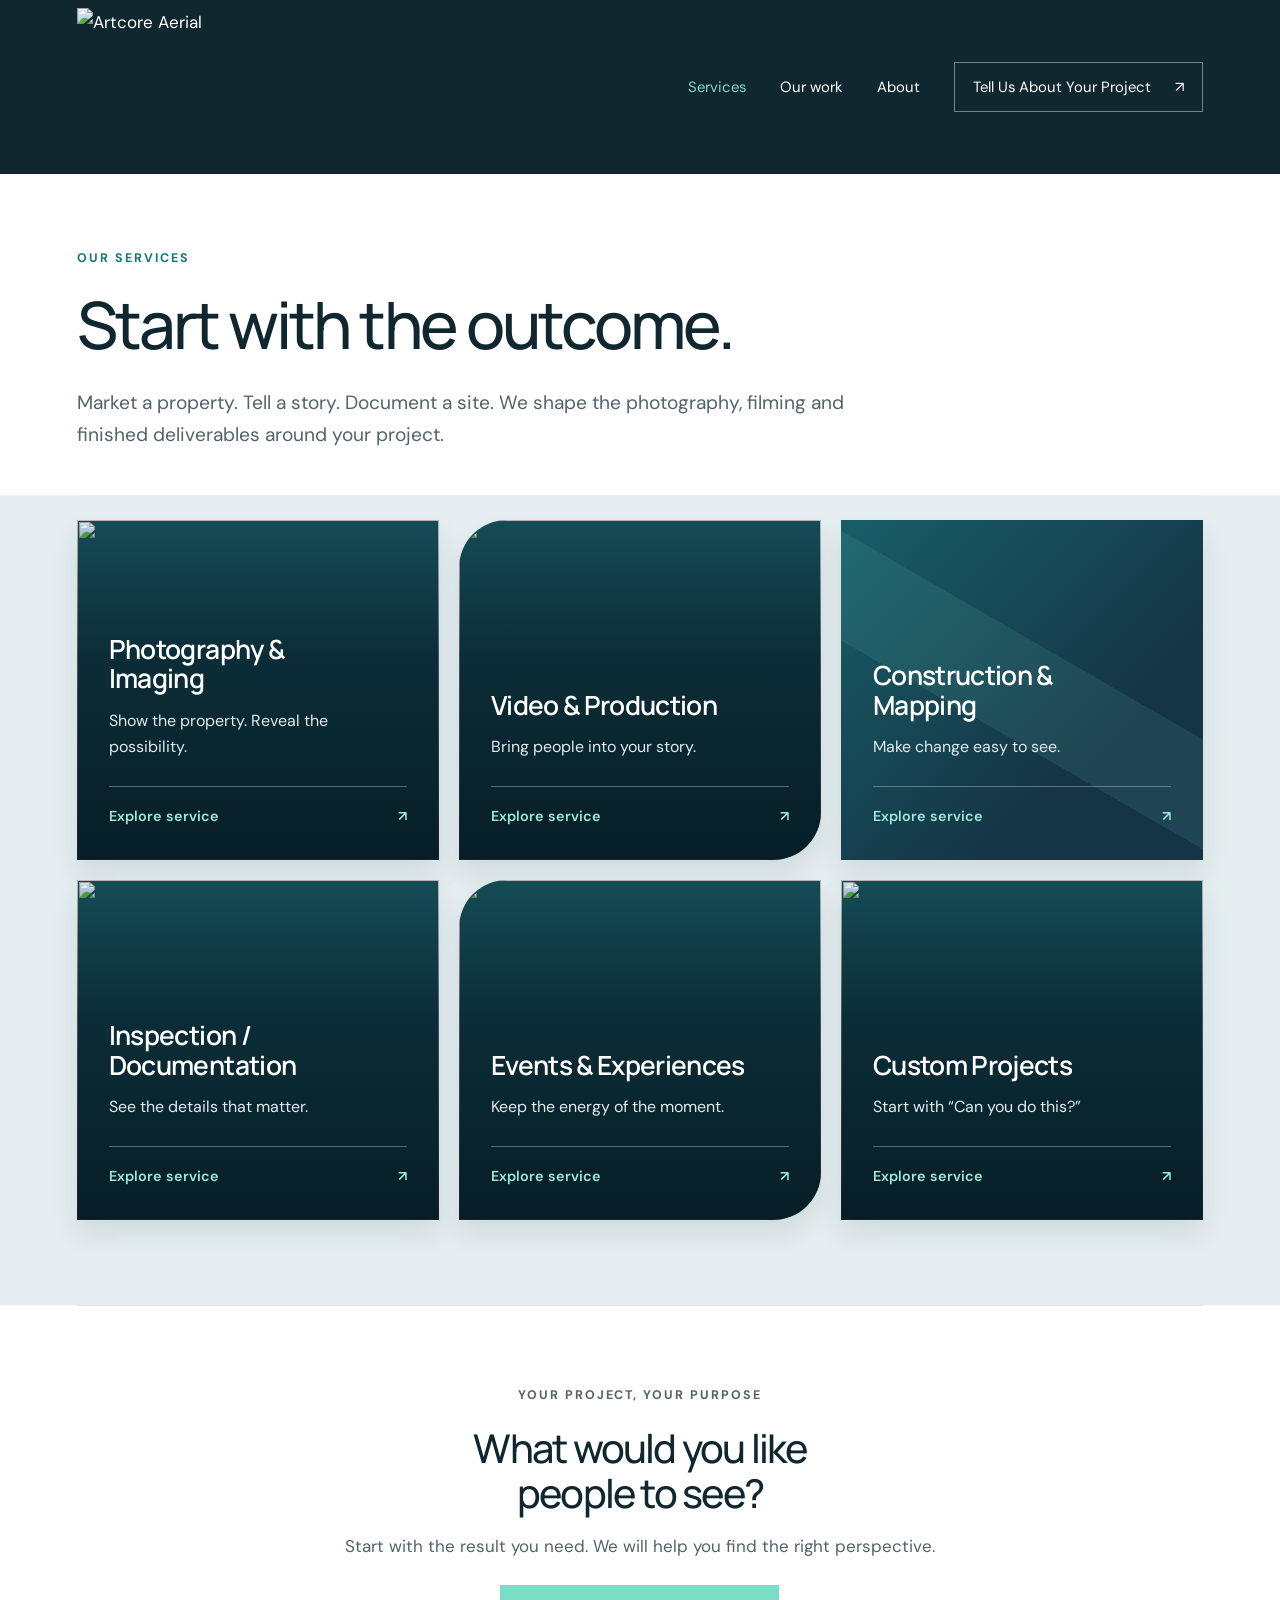
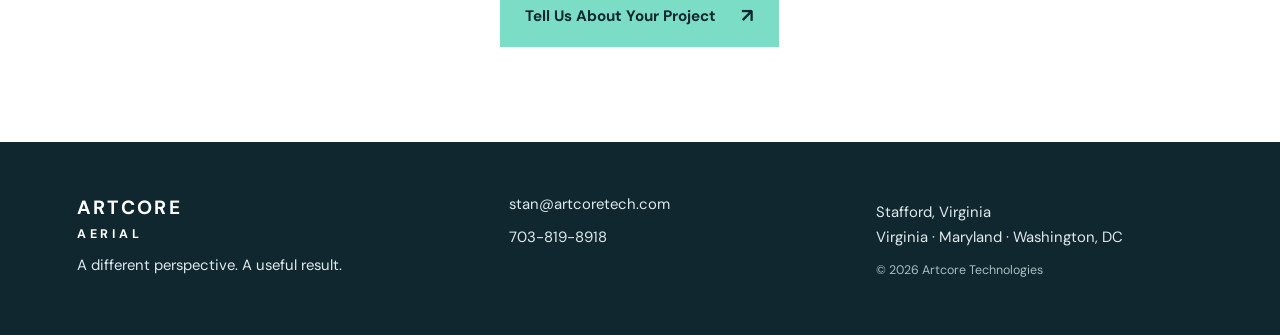
==== index.html @ 66be8667 "Add files via upload" ====
<!doctype html><html lang="en"><head><meta charset="utf-8"><meta name="viewport" content="width=device-width,initial-scale=1"><title>Services | Artcore Aerial</title><meta name="description" content="Photography, cinematic video, Immersive Tours and project documentation. Stafford, Virginia, serving Virginia, Maryland and Washington, DC."><meta name="theme-color" content="#10272f"><link rel="icon" href="/assets/logo.png"><link rel="stylesheet" href="/style.css"><script defer src="/site.js"></script></head><body><a class="skip" href="#main">Skip to content</a><header><a class="brand" href="/" aria-label="Artcore Aerial home"><img src="/assets/logo.png" alt="Artcore Aerial" width="300" height="249"></a><nav aria-label="Main navigation"><a aria-current="page" href="/services/">Services</a><a  href="/work/">Our work</a><a  href="/about/">About</a><a class="nav-cta" href="/contact/">Tell Us About Your Project <span aria-hidden="true">↗</span></a></nav></header><main id="main"><section class="page-intro wrap"><p class="eyebrow">OUR SERVICES</p><h1>Start with the outcome.</h1><p class="lede">Market a property. Tell a story. Document a site. We shape the photography, filming and finished deliverables around your project.</p></section><section class="wrap section compact"><div class="services-grid"><a class="service-card service-photography" href="/services/photography/"><img class="service-image" src="/assets/waterfront-autumn.jpg" alt="" loading="lazy" decoding="async"><div class="service-copy"><h3>Photography & Imaging</h3><p>Show the property. Reveal the possibility.</p><span class="card-link">Explore service <span aria-hidden="true">↗</span></span></div></a><a class="service-card service-video" href="/services/video/"><img class="service-image" src="/assets/live-music.jpg" alt="" loading="lazy" decoding="async"><div class="service-copy"><h3>Video & Production</h3><p>Bring people into your story.</p><span class="card-link">Explore service <span aria-hidden="true">↗</span></span></div></a><a class="service-card service-construction" href="/services/construction/"><div class="service-copy"><h3>Construction & Mapping</h3><p>Make change easy to see.</p><span class="card-link">Explore service <span aria-hidden="true">↗</span></span></div></a><a class="service-card service-inspection" href="/services/inspection/"><img class="service-image" src="/assets/residential-roof-oblique.jpg" alt="" loading="lazy" decoding="async"><div class="service-copy"><h3>Inspection / Documentation</h3><p>See the details that matter.</p><span class="card-link">Explore service <span aria-hidden="true">↗</span></span></div></a><a class="service-card service-events" href="/services/events/"><img class="service-image" src="/assets/golf-action.jpg" alt="" loading="lazy" decoding="async"><div class="service-copy"><h3>Events & Experiences</h3><p>Keep the energy of the moment.</p><span class="card-link">Explore service <span aria-hidden="true">↗</span></span></div></a><a class="service-card service-custom" href="/services/custom/"><img class="service-image" src="/assets/landscape.jpg" alt="" loading="lazy" decoding="async"><div class="service-copy"><h3>Custom Projects</h3><p>Start with “Can you do this?”</p><span class="card-link">Explore service <span aria-hidden="true">↗</span></span></div></a></div></section><section class="project-end wrap"><p class="eyebrow">YOUR PROJECT, YOUR PURPOSE</p><h2>What would you like<br>people to see?</h2><p>Start with the result you need. We will help you find the right perspective.</p><a class="button" href="/contact/">Tell Us About Your Project<span aria-hidden="true">↗</span></a></section></main><footer><div><strong>ARTCORE <span>AERIAL</span></strong><p>A different perspective. A useful result.</p></div><div><a href="mailto:stan@artcoretech.com">stan@artcoretech.com</a><a href="tel:+17038198918">703-819-8918</a></div><div><p>Stafford, Virginia<br>Virginia · Maryland · Washington, DC</p><small>© 2026 Artcore Technologies</small></div></footer><dialog id="lightbox" aria-labelledby="image-caption"><button class="close" aria-label="Close image">Close ×</button><img id="large-image" alt="Expanded portfolio photograph"><p id="image-caption"></p></dialog></body></html>
---- style.css ----
@import url('https://fonts.googleapis.com/css2?family=DM+Sans:wght@400;500;600;700&family=Manrope:wght@400;500;600;700;800&display=swap');
:root{--ink:#10272f;--teal:#16796e;--mint:#7bddc5;--paper:#fff;--muted:#53636a;--line:#d8e2e4}*{box-sizing:border-box}html{scroll-behavior:smooth;scroll-padding-top:110px}body{margin:0;background:var(--paper);color:var(--ink);font:17px/1.65 'DM Sans',Arial,sans-serif}h1,h2,h3,p{margin:0}h1,h2,h3{font-family:Manrope,Arial,sans-serif;line-height:1.13;letter-spacing:-.045em}h1{font-size:clamp(2.8rem,5.1vw,5rem);font-weight:500}h2{font-size:clamp(2rem,3.1vw,3.25rem);font-weight:500}h3{font-size:1.35rem;font-weight:600;letter-spacing:-.025em}p{margin-top:1rem}a{color:inherit;text-decoration:none}button{font:inherit}img{max-width:100%;display:block}a,button{touch-action:manipulation}a:focus-visible,button:focus-visible{outline:3px solid #d58913;outline-offset:5px}.wrap{width:min(1280px,88%);margin-inline:auto}.eyebrow{font-size:.78rem;letter-spacing:.16em;font-weight:700;margin:0 0 1.3rem;line-height:1.5;color:var(--teal)}header{height:100px;padding:8px 6%;display:flex;justify-content:space-between;align-items:center;background:var(--ink);color:white}header .brand img{object-fit:contain;width:88px;height:78px}nav{display:flex;align-items:center;gap:34px;font-size:.93rem}nav a:hover,nav a[aria-current]{color:var(--mint)}nav .nav-cta{border:1px solid #67878b;padding:12px 18px}.nav-cta span{padding-left:20px}.button{display:inline-flex;gap:25px;align-items:center;background:var(--mint);color:var(--ink);padding:17px 25px;font-weight:700;font-size:.95rem;line-height:1.5}.button:hover{background:#a7edda}.button span{font-size:1.2rem}.text-link{display:inline-block;font-weight:600;font-size:.95rem;border-bottom:1px solid currentColor;padding-bottom:4px}.text-link:hover{color:var(--teal)}.hero{position:relative;min-height:735px;color:white;display:flex;align-items:center;padding:64px 0 90px}.hero-photo,.hero-shade{position:absolute;inset:0;width:100%;height:100%;object-fit:cover}.hero-photo{object-position:center}.hero-shade{background:linear-gradient(90deg,rgba(5,22,30,.87),rgba(5,22,30,.54) 48%,rgba(5,22,30,.1))}.hero-content{position:relative}.hero .eyebrow{color:var(--mint)}em{font-style:normal;color:var(--mint)}.hero-content p:not(.eyebrow){max-width:525px;font-size:1.12rem;line-height:1.65;margin:24px 0 28px;color:#f1f5f5}.hero-work{display:inline-block;margin-left:26px;font-size:.95rem}.hero-caption{position:absolute;bottom:24px;right:6%;font-size:.7rem;letter-spacing:.13em}.hero-caption span{margin-left:20px;letter-spacing:0;font-size:.8rem}.position{padding:90px 0;display:grid;grid-template-columns:1fr 1.1fr;gap:0 90px;border-bottom:1px solid var(--line)}.position>.eyebrow{grid-column:1/-1}.position>p:last-child{margin:0;font-size:1.2rem;color:var(--muted)}.section{padding:85px 0}.section-heading{display:flex;justify-content:space-between;align-items:end;gap:32px;margin-bottom:40px}.section-heading .text-link{flex-shrink:0}.services-grid{display:grid;grid-template-columns:repeat(3,1fr);border-top:1px solid var(--line);border-left:1px solid var(--line)}.service-card{padding:30px;min-height:280px;border-right:1px solid var(--line);border-bottom:1px solid var(--line);display:flex;flex-direction:column}.service-card:hover{background:#edf6f4}.number{color:var(--teal);font-size:.85rem;margin-bottom:30px}.service-card p{color:var(--muted);font-size:1rem;margin:12px 0 25px}.card-link{font-size:.85rem;font-weight:600;margin-top:auto;display:flex;justify-content:space-between}.immersive{background:var(--ink);color:white;padding:90px 0}.feature-grid{display:grid;grid-template-columns:.85fr 1.15fr;gap:75px;align-items:center}.feature-grid>img{width:100%;height:460px;object-fit:cover}.immersive .eyebrow{color:var(--mint)}.immersive p{color:#d0dfe1}.immersive .text-link{margin-top:28px}.film-frame{background:#081a21;aspect-ratio:16/9;width:100%;position:relative}.film iframe{border:0;width:100%;height:100%;position:absolute;inset:0}.film h3{margin-top:20px}.film .text-link{margin-top:14px}.film p,figcaption p{color:var(--muted);font-size:1rem}.immersive .film p{color:#d0dfe1}.gallery{display:grid;gap:28px}.three{grid-template-columns:repeat(3,1fr)}.two{grid-template-columns:repeat(2,1fr)}figure{margin:0;min-width:0}.photo{border:0;background:#dce5e7;padding:0;position:relative;display:block;width:100%;cursor:zoom-in;overflow:hidden}.photo img{width:100%;height:330px;object-fit:cover;transition:transform .3s}.photo:hover img{transform:scale(1.035)}.expand{position:absolute;bottom:12px;right:12px;display:grid;place-items:center;background:white;color:var(--ink);width:36px;height:36px;font-size:22px}figcaption{padding-top:20px}.progress-band{background:#edf3f4;padding:80px 0}.progress-grid{display:grid;grid-template-columns:1fr 1fr;gap:70px}.progress-grid p{color:var(--muted)}.progress-grid .text-link{margin-top:24px}.progress-notes article+article{border-top:1px solid #becfd2;padding-top:28px;margin-top:28px}.status{display:inline-block;font-size:.75rem;letter-spacing:.09em;font-weight:700;color:#21695f;padding:6px 10px;background:#d4e9e3;margin-bottom:16px}.about-strip{padding:85px 0;display:grid;grid-template-columns:1fr 1fr;gap:0 90px}.about-strip>.eyebrow{grid-column:1/-1}.about-strip p{margin:0 0 20px;color:var(--muted)}.project-end{border-top:1px solid var(--line);padding:80px 0 95px;text-align:center}.project-end p{color:var(--muted)}.project-end .button{margin-top:25px}footer{background:var(--ink);color:#deeaec;padding:50px 6%;display:grid;grid-template-columns:1.2fr 1fr 1fr;gap:40px;font-size:.93rem}footer p{margin:8px 0}footer a{display:block;margin-bottom:8px}footer strong{font-size:1.2rem;letter-spacing:.12em;color:white}footer strong span{font-size:.78rem;display:block;letter-spacing:.3em}footer small{color:#a8bfc3}.page-intro{padding:75px 0 45px}.page-intro h1{max-width:1000px}.lede{font-size:1.2rem;color:var(--muted);max-width:820px;margin-top:25px}.compact{padding-top:25px}.capability{border-top:1px solid var(--line);border-bottom:1px solid var(--line);margin-bottom:35px}.capability ul{padding:20px 0;display:flex;list-style:none;gap:30px;justify-content:space-between;margin:0;font-size:.95rem;color:var(--teal);font-weight:600}.films{margin-top:45px}.voice{background:#edf3f4;padding:40px;margin-top:50px}.voice .text-link{margin-top:24px}.note{font-size:.9rem;color:var(--muted);margin-top:25px}.pending{padding:35px;background:#edf3f4}.pending h2{font-size:2.1rem}.map-placeholder{border:2px dashed #9dbab6;background:#f6faf9}.custom-content{max-width:800px}.custom-content .button{margin-top:20px}.work-group{border-bottom:1px solid var(--line);margin-bottom:30px}.contact-grid{display:grid;grid-template-columns:1.1fr 1fr;gap:70px;padding-bottom:110px}.contact-links>a{display:block;font-size:clamp(1.2rem,2.3vw,2rem);font-weight:600;margin:18px 0;overflow-wrap:anywhere}.contact-grid aside{padding:30px;background:#edf3f4}.contact-grid aside h2{font-size:1.8rem}.contact-links p{color:var(--muted)}li+li{margin-top:8px}dialog{max-width:95vw;max-height:94vh;border:0;padding:48px 16px 10px;background:var(--ink);color:white}dialog::backdrop{background:#061118e8}dialog img{max-height:76vh;max-width:90vw;object-fit:contain;margin:auto}dialog p{text-align:center;margin:8px 0}.close{position:absolute;top:7px;right:12px;border:1px solid #8babb0;color:white;background:transparent;cursor:pointer;padding:4px 12px}.skip{position:absolute;left:10px;top:-100px;z-index:10;background:white;padding:15px}.skip:focus{top:10px}@media(max-width:900px){.wrap{width:88%}.hero{min-height:650px}.feature-grid{gap:35px}.services-grid{grid-template-columns:repeat(2,1fr)}.three{grid-template-columns:repeat(2,1fr)}.three figure:last-child{grid-column:1/-1}.three figure:last-child img{height:340px}.position,.about-strip{gap:25px}.progress-grid{gap:35px}header{height:auto;min-height:100px}nav{gap:20px}.nav-cta{max-width:190px}.nav-cta span{display:none}.photo img{height:300px}}@media(max-width:640px){header{padding:10px 6%;align-items:center;gap:20px}.brand img{width:70px!important;height:60px!important}nav{flex-wrap:wrap;gap:10px 20px;justify-content:flex-end;font-size:.85rem}nav .nav-cta{padding:6px 9px;max-width:none;font-size:.8rem}.hero{min-height:700px;padding-top:55px}.hero h1{font-size:clamp(2.6rem,10vw,4rem)}.hero-content p:not(.eyebrow){font-size:1rem}.hero-work{display:block;margin:22px 0 0}.hero-caption{left:6%;right:auto}.hero-caption span{display:block;margin:5px 0 0}.hero-shade{background:linear-gradient(90deg,#071a25dd,#071a2570)}.position,.feature-grid,.progress-grid,.about-strip,.contact-grid{grid-template-columns:1fr;gap:30px}.position,.section,.immersive,.progress-band,.about-strip{padding-block:55px}.services-grid{grid-template-columns:1fr}.service-card{min-height:230px;padding:25px}.number{margin-bottom:20px}.gallery{grid-template-columns:1fr;gap:35px}.three figure:last-child{grid-column:auto}.three figure:last-child img,.photo img{height:310px}.section-heading{display:block}.section-heading>.text-link{margin-top:24px}.page-intro{padding-top:50px}.capability ul{display:block;padding:20px}.capability li+li{margin-top:12px}.compact{padding-top:15px}.feature-grid>img{height:310px}.pending,.voice{padding:25px}.progress-grid{gap:25px}.project-end{padding-block:55px}.contact-grid{padding-bottom:60px}footer{grid-template-columns:1fr;gap:25px}.films{margin-top:30px}.eyebrow{font-size:.75rem}.button{padding:16px 20px}}@media(prefers-reduced-motion:reduce){html{scroll-behavior:auto}.photo img{transition:none}}
/* Photography-led service panels and a dark portfolio canvas. */
.section:has(>.services-grid),#services{background:#e4eef0;box-shadow:0 0 0 100vmax #e4eef0;clip-path:inset(0 -100vmax)}
.services-grid{gap:20px;border:0;grid-template-columns:repeat(3,minmax(0,1fr))}
.service-card{position:relative;isolation:isolate;overflow:hidden;border:0;min-height:340px;padding:0;background:#164f59;color:#fff;box-shadow:0 14px 25px #10272f18}
.service-card:nth-child(2),.service-card:nth-child(5){border-radius:48px 0 48px 0}
.service-card:hover{background:#164f59}
.service-image{position:absolute;inset:0;width:100%;height:100%;object-fit:cover;z-index:-2;transition:transform .45s ease}
.service-card::after{content:'';position:absolute;inset:0;background:linear-gradient(180deg,#061b2510 0%,#061b25a6 40%,#061b25f2 100%);z-index:-1}
.service-card:hover .service-image{transform:scale(1.06)}
.service-copy{padding:32px;display:flex;flex-direction:column;justify-content:flex-end;min-height:340px;height:100%}
.service-card h3{font-size:1.65rem;max-width:260px;line-height:1.12}
.service-card p{color:#e0ebed;margin:14px 0 25px}
.service-card .card-link{margin-top:0;padding-top:18px;border-top:1px solid #ffffff50;color:#9cebd7;font-size:.9rem}
.service-construction{background:linear-gradient(135deg,#185e68,#153445 70%)}
.service-construction::after{background:linear-gradient(30deg,transparent 40%,#79ddc51a 40%,#79ddc51a 60%,transparent 60%)}
.section:has(>.gallery),.work-group{background:#102b36;color:#f4fafb;box-shadow:0 0 0 100vmax #102b36;clip-path:inset(0 -100vmax)}
.section:has(>.gallery)>.eyebrow,.section:has(>.gallery) .section-heading .eyebrow{color:#85dfca}
.section:has(>.gallery)>.note{color:#bfd4da}
.gallery{gap:28px;align-items:start}
.gallery figure,.gallery .film{background:#1a3b48;border-radius:4px;overflow:hidden;box-shadow:0 14px 30px #04111938}
.gallery figcaption{padding:24px 26px 28px;border-top:3px solid #71d5bf}
.gallery figcaption p,.gallery .film p{color:#c4d7dc}
.gallery .film h3,.gallery .film p,.gallery .film>.text-link{margin-left:26px;margin-right:26px}
.gallery .film>.text-link{margin-bottom:28px;color:#9cebd7}
.gallery .photo img{height:360px}
.gallery.three{grid-template-columns:1.15fr 1fr 1fr}
.gallery.three>figure:nth-child(3n+2){margin-top:40px}
.gallery.two:not(.films){grid-template-columns:1.15fr 1fr}
.gallery.two:not(.films)>figure:nth-child(even){margin-top:50px}
.expand{background:#9cebd7;border-radius:50%;color:#10272f}
.work-group{border-bottom:1px solid #49636d;margin-bottom:0}
.section:has(>.gallery) .voice{background:#244d57;color:white;border-left:4px solid #8ce6cc}
.section:has(>.gallery) .voice .eyebrow{color:#9cebd7}
.section:has(>.gallery) .text-link:hover{color:#a6f0db}
@media(max-width:900px){.services-grid{grid-template-columns:repeat(2,minmax(0,1fr))}.gallery.three{grid-template-columns:repeat(2,minmax(0,1fr))}.gallery.three>figure:nth-child(3n+2){margin-top:0}.gallery.three>figure:last-child{grid-column:auto}.gallery .photo img,.three figure:last-child img{height:300px}}
@media(max-width:640px){.services-grid,.gallery.three,.gallery.two:not(.films){grid-template-columns:1fr}.service-card,.service-copy{min-height:310px}.service-copy{padding:28px}.gallery.two:not(.films)>figure:nth-child(even){margin-top:0}.gallery .photo img,.three figure:last-child img{height:300px}.gallery figcaption{padding:22px}.service-card:nth-child(2),.service-card:nth-child(5){border-radius:30px 0 30px 0}}
@media(prefers-reduced-motion:reduce){.service-image{transition:none}}

/* A human, editorial introduction for the person behind Artcore Aerial. */
.stan-profile{display:grid;grid-template-columns:minmax(0,.95fr) minmax(0,1.05fr);gap:clamp(55px,8vw,115px);align-items:center;padding-bottom:110px}
.stan-portraits{position:relative;min-height:690px;padding:28px 85px 70px 0}
.stan-portraits::before{content:"";position:absolute;inset:0 0 42px 48px;background:linear-gradient(145deg,#164f59,#10272f);border-radius:0 90px 0 90px;box-shadow:0 24px 50px #10272f25}
.stan-portraits::after{content:"";position:absolute;width:118px;height:118px;border:18px solid var(--mint);border-radius:50%;left:-38px;bottom:16px;opacity:.8}
.stan-photo{position:relative;overflow:hidden;box-shadow:0 18px 42px #071a2538}
.stan-photo img{width:100%;height:100%;object-fit:cover}
.stan-photo-primary{z-index:1;width:min(82%,430px);height:585px;border-radius:0 62px 0 62px}
.stan-photo-primary span{position:absolute;left:0;right:0;bottom:0;padding:20px 24px;background:linear-gradient(0deg,#071a25ed,#071a2500);color:#fff;font:600 .9rem/1.45 Manrope,Arial,sans-serif;letter-spacing:.02em}
.stan-photo-secondary{position:absolute;z-index:2;width:205px;height:275px;right:0;bottom:0;border:8px solid #fff;border-radius:38px 0 38px 0;transform:rotate(2deg)}
.stan-copy .eyebrow{margin-bottom:1.1rem}
.stan-copy>p:not(.eyebrow){color:var(--muted);font-size:1.06rem}
.stan-notes{display:flex;flex-wrap:wrap;gap:10px;margin-top:28px}
.stan-notes span{padding:8px 12px;background:#dceee9;color:#145f57;font-size:.78rem;font-weight:700;letter-spacing:.04em}
@media(max-width:900px){.stan-profile{gap:45px}.stan-portraits{min-height:600px;padding-right:55px}.stan-photo-primary{height:515px}.stan-photo-secondary{width:175px;height:235px}}
@media(max-width:640px){.stan-profile{grid-template-columns:1fr;padding-bottom:65px}.stan-portraits{min-height:520px;padding:20px 42px 55px 0}.stan-portraits::before{inset:0 0 30px 30px;border-radius:0 58px 0 58px}.stan-portraits::after{width:82px;height:82px;border-width:13px;left:-24px}.stan-photo-primary{width:82%;height:440px;border-radius:0 42px 0 42px}.stan-photo-secondary{width:150px;height:200px;border-width:6px}.stan-copy{padding-top:8px}}

/* Scale the full brand mark with the same prominent presence as the reference site. */
header{height:auto;min-height:clamp(160px,12vw,230px)}
header .brand img{width:clamp(190px,14vw,285px);height:auto}
@media(max-width:640px){header{min-height:126px}header .brand img{width:clamp(120px,32vw,160px)!important;height:auto!important}}
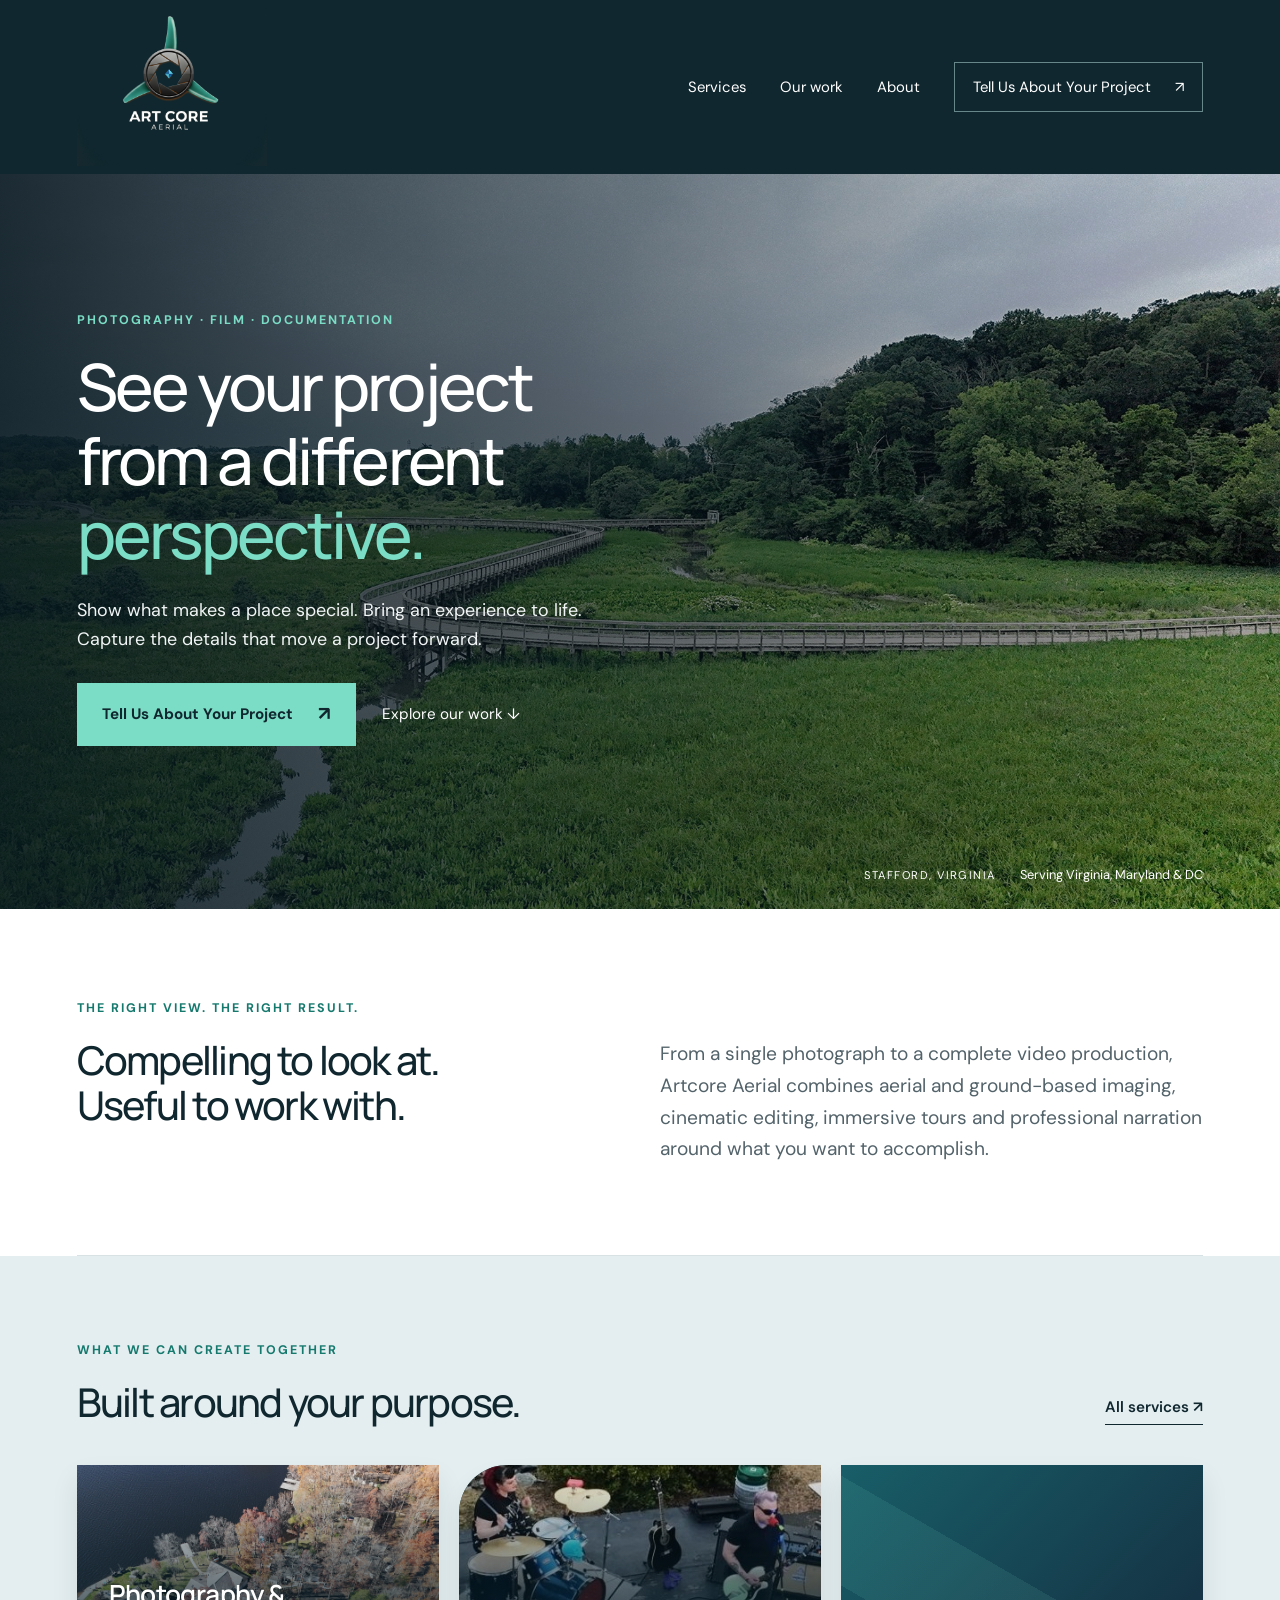
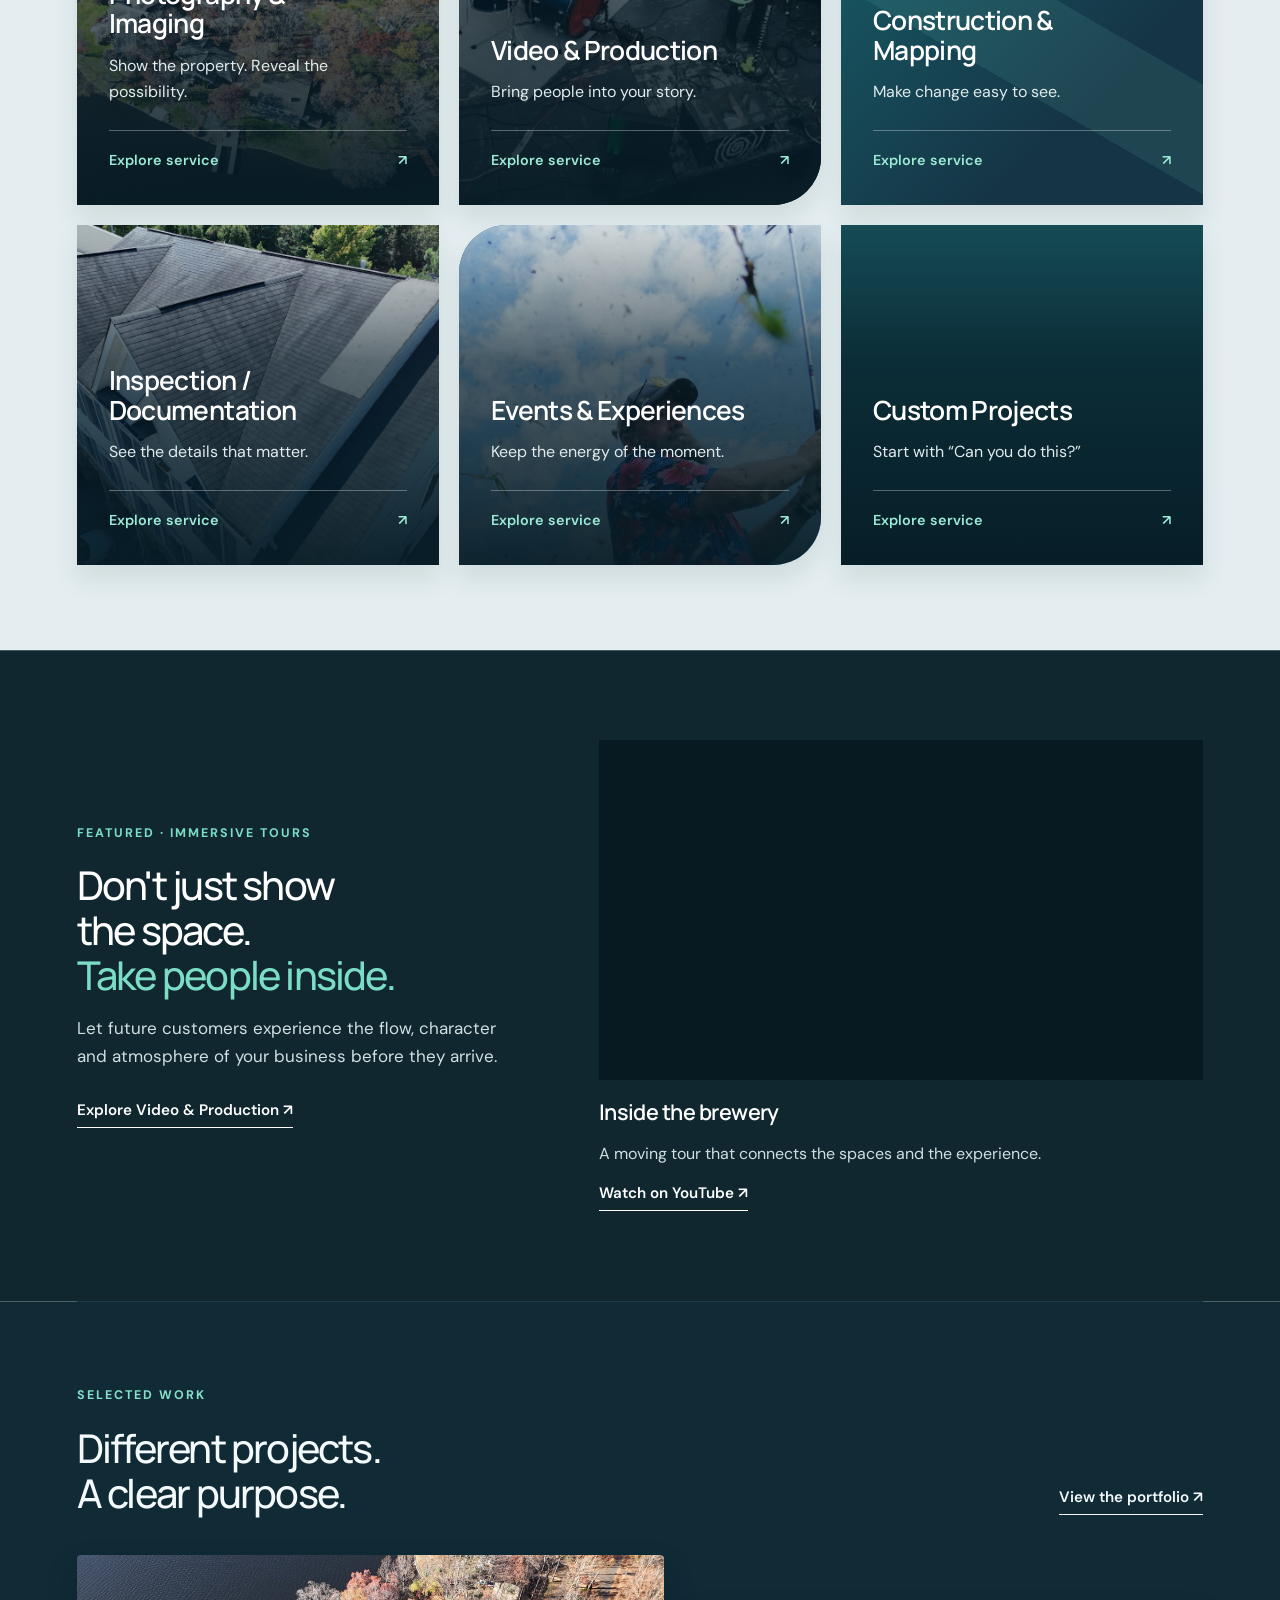
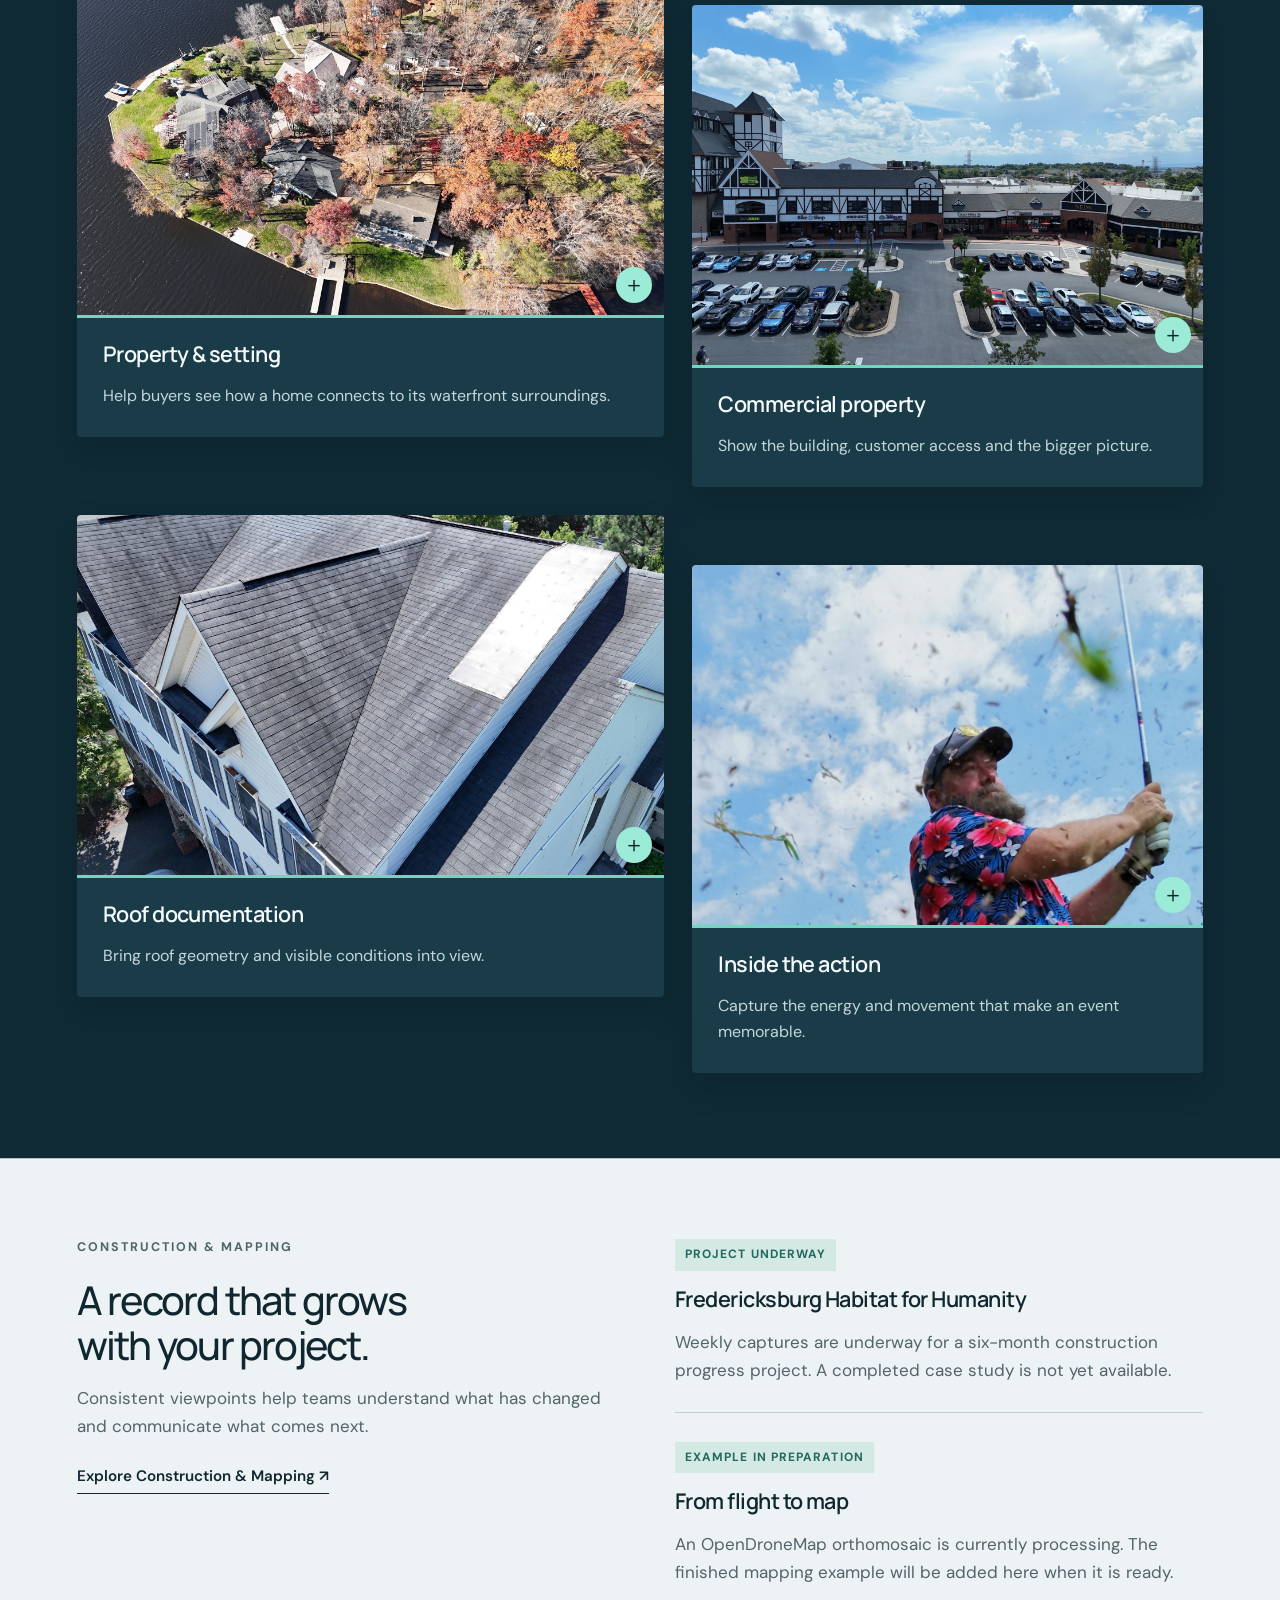
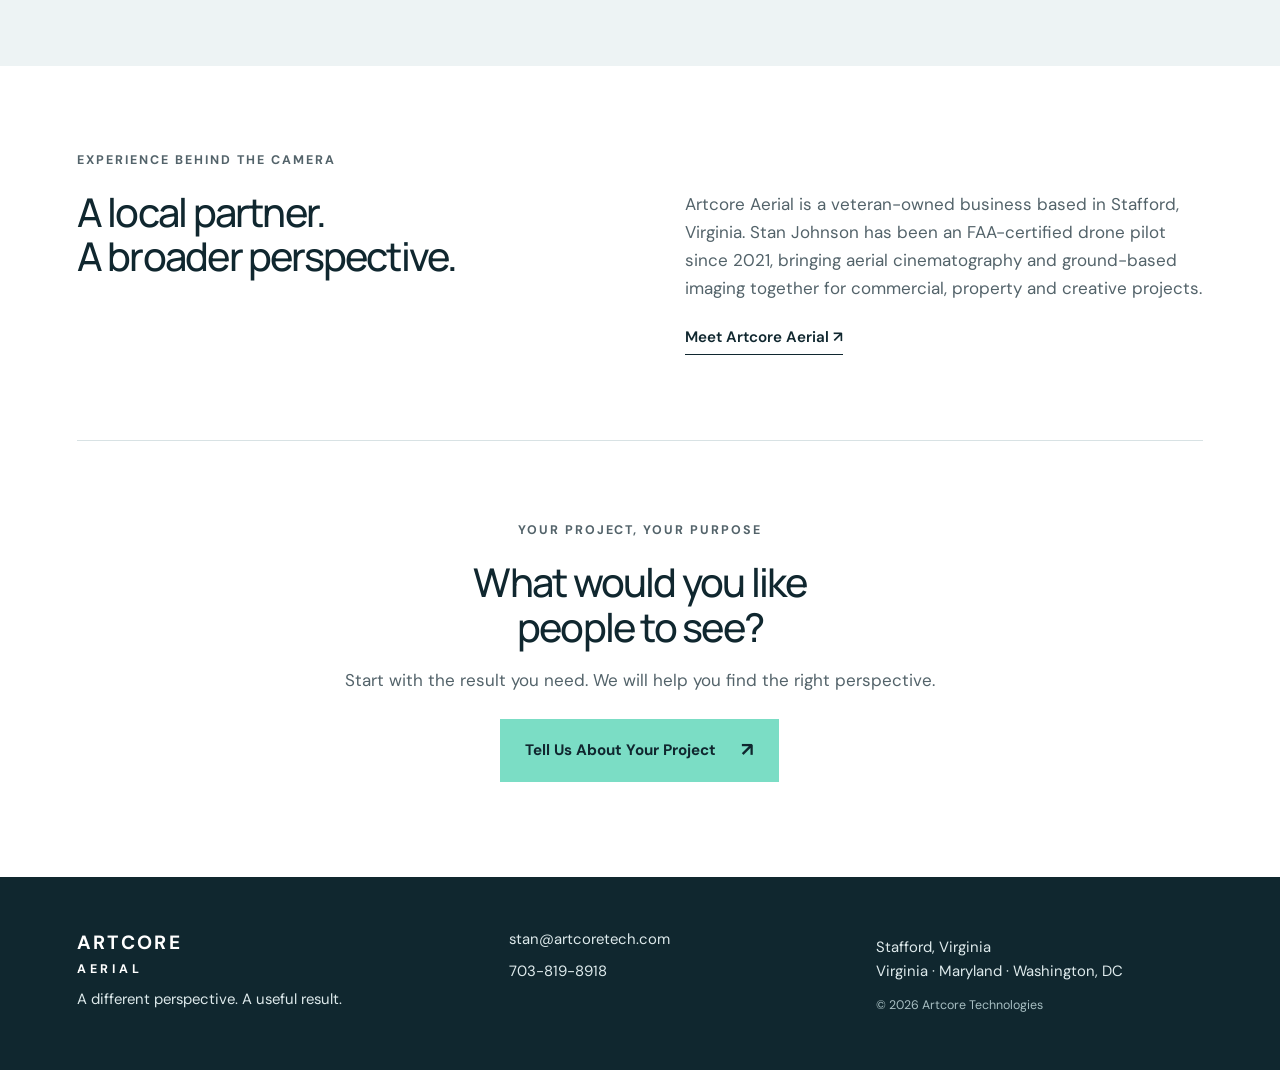
==== commit b4f45067: "Updated folders" ====
--- a/index.html
+++ b/index.html
@@ -1 +1 @@
-<!doctype html><html lang="en"><head><meta charset="utf-8"><meta name="viewport" content="width=device-width,initial-scale=1"><title>Services | Artcore Aerial</title><meta name="description" content="Photography, cinematic video, Immersive Tours and project documentation. Stafford, Virginia, serving Virginia, Maryland and Washington, DC."><meta name="theme-color" content="#10272f"><link rel="icon" href="/assets/logo.png"><link rel="stylesheet" href="/style.css"><script defer src="/site.js"></script></head><body><a class="skip" href="#main">Skip to content</a><header><a class="brand" href="/" aria-label="Artcore Aerial home"><img src="/assets/logo.png" alt="Artcore Aerial" width="300" height="249"></a><nav aria-label="Main navigation"><a aria-current="page" href="/services/">Services</a><a  href="/work/">Our work</a><a  href="/about/">About</a><a class="nav-cta" href="/contact/">Tell Us About Your Project <span aria-hidden="true">↗</span></a></nav></header><main id="main"><section class="page-intro wrap"><p class="eyebrow">OUR SERVICES</p><h1>Start with the outcome.</h1><p class="lede">Market a property. Tell a story. Document a site. We shape the photography, filming and finished deliverables around your project.</p></section><section class="wrap section compact"><div class="services-grid"><a class="service-card service-photography" href="/services/photography/"><img class="service-image" src="/assets/waterfront-autumn.jpg" alt="" loading="lazy" decoding="async"><div class="service-copy"><h3>Photography & Imaging</h3><p>Show the property. Reveal the possibility.</p><span class="card-link">Explore service <span aria-hidden="true">↗</span></span></div></a><a class="service-card service-video" href="/services/video/"><img class="service-image" src="/assets/live-music.jpg" alt="" loading="lazy" decoding="async"><div class="service-copy"><h3>Video & Production</h3><p>Bring people into your story.</p><span class="card-link">Explore service <span aria-hidden="true">↗</span></span></div></a><a class="service-card service-construction" href="/services/construction/"><div class="service-copy"><h3>Construction & Mapping</h3><p>Make change easy to see.</p><span class="card-link">Explore service <span aria-hidden="true">↗</span></span></div></a><a class="service-card service-inspection" href="/services/inspection/"><img class="service-image" src="/assets/residential-roof-oblique.jpg" alt="" loading="lazy" decoding="async"><div class="service-copy"><h3>Inspection / Documentation</h3><p>See the details that matter.</p><span class="card-link">Explore service <span aria-hidden="true">↗</span></span></div></a><a class="service-card service-events" href="/services/events/"><img class="service-image" src="/assets/golf-action.jpg" alt="" loading="lazy" decoding="async"><div class="service-copy"><h3>Events & Experiences</h3><p>Keep the energy of the moment.</p><span class="card-link">Explore service <span aria-hidden="true">↗</span></span></div></a><a class="service-card service-custom" href="/services/custom/"><img class="service-image" src="/assets/landscape.jpg" alt="" loading="lazy" decoding="async"><div class="service-copy"><h3>Custom Projects</h3><p>Start with “Can you do this?”</p><span class="card-link">Explore service <span aria-hidden="true">↗</span></span></div></a></div></section><section class="project-end wrap"><p class="eyebrow">YOUR PROJECT, YOUR PURPOSE</p><h2>What would you like<br>people to see?</h2><p>Start with the result you need. We will help you find the right perspective.</p><a class="button" href="/contact/">Tell Us About Your Project<span aria-hidden="true">↗</span></a></section></main><footer><div><strong>ARTCORE <span>AERIAL</span></strong><p>A different perspective. A useful result.</p></div><div><a href="mailto:stan@artcoretech.com">stan@artcoretech.com</a><a href="tel:+17038198918">703-819-8918</a></div><div><p>Stafford, Virginia<br>Virginia · Maryland · Washington, DC</p><small>© 2026 Artcore Technologies</small></div></footer><dialog id="lightbox" aria-labelledby="image-caption"><button class="close" aria-label="Close image">Close ×</button><img id="large-image" alt="Expanded portfolio photograph"><p id="image-caption"></p></dialog></body></html>+<!doctype html><html lang="en"><head><meta charset="utf-8"><meta name="viewport" content="width=device-width,initial-scale=1"><title>See Your Project From a Different Perspective | Artcore Aerial</title><meta name="description" content="Photography, cinematic video, Immersive Tours and project documentation. Stafford, Virginia, serving Virginia, Maryland and Washington, DC."><meta name="theme-color" content="#10272f"><link rel="icon" href="/assets/logo.png"><link rel="stylesheet" href="/style.css"><script defer src="/site.js"></script></head><body><a class="skip" href="#main">Skip to content</a><header><a class="brand" href="/" aria-label="Artcore Aerial home"><img src="/assets/logo.png" alt="Artcore Aerial" width="300" height="249"></a><nav aria-label="Main navigation"><a  href="/services/">Services</a><a  href="/work/">Our work</a><a  href="/about/">About</a><a class="nav-cta" href="/contact/">Tell Us About Your Project <span aria-hidden="true">↗</span></a></nav></header><main id="main"><section class="hero"><img class="hero-photo" src="/assets/hero.jpg" alt="A boardwalk winding through the wetlands at Neabsco" loading="eager" decoding="async"><div class="hero-shade"></div><div class="hero-content wrap"><p class="eyebrow">PHOTOGRAPHY · FILM · DOCUMENTATION</p><h1>See your project<br>from a different<br><em>perspective.</em></h1><p>Show what makes a place special. Bring an experience to life. Capture the details that move a project forward.</p><a class="button" href="/contact/">Tell Us About Your Project<span aria-hidden="true">↗</span></a><a class="hero-work" href="/work/">Explore our work ↓</a></div><div class="hero-caption">STAFFORD, VIRGINIA <span>Serving Virginia, Maryland &amp; DC</span></div></section><section class="position wrap"><p class="eyebrow">THE RIGHT VIEW. THE RIGHT RESULT.</p><h2>Compelling to look at.<br>Useful to work with.</h2><p>From a single photograph to a complete video production, Artcore Aerial combines aerial and ground-based imaging, cinematic editing, immersive tours and professional narration around what you want to accomplish.</p></section><section class="wrap section" id="services"><div class="section-heading"><div><p class="eyebrow">WHAT WE CAN CREATE TOGETHER</p><h2>Built around your purpose.</h2></div><a class="text-link" href="/services/">All services ↗</a></div><div class="services-grid"><a class="service-card service-photography" href="/services/photography/"><img class="service-image" src="/assets/waterfront-autumn.jpg" alt="" loading="lazy" decoding="async"><div class="service-copy"><h3>Photography & Imaging</h3><p>Show the property. Reveal the possibility.</p><span class="card-link">Explore service <span aria-hidden="true">↗</span></span></div></a><a class="service-card service-video" href="/services/video/"><img class="service-image" src="/assets/live-music.jpg" alt="" loading="lazy" decoding="async"><div class="service-copy"><h3>Video & Production</h3><p>Bring people into your story.</p><span class="card-link">Explore service <span aria-hidden="true">↗</span></span></div></a><a class="service-card service-construction" href="/services/construction/"><div class="service-copy"><h3>Construction & Mapping</h3><p>Make change easy to see.</p><span class="card-link">Explore service <span aria-hidden="true">↗</span></span></div></a><a class="service-card service-inspection" href="/services/inspection/"><img class="service-image" src="/assets/residential-roof-oblique.jpg" alt="" loading="lazy" decoding="async"><div class="service-copy"><h3>Inspection / Documentation</h3><p>See the details that matter.</p><span class="card-link">Explore service <span aria-hidden="true">↗</span></span></div></a><a class="service-card service-events" href="/services/events/"><img class="service-image" src="/assets/golf-action.jpg" alt="" loading="lazy" decoding="async"><div class="service-copy"><h3>Events & Experiences</h3><p>Keep the energy of the moment.</p><span class="card-link">Explore service <span aria-hidden="true">↗</span></span></div></a><a class="service-card service-custom" href="/services/custom/"><img class="service-image" src="/assets/landscape.jpg" alt="" loading="lazy" decoding="async"><div class="service-copy"><h3>Custom Projects</h3><p>Start with “Can you do this?”</p><span class="card-link">Explore service <span aria-hidden="true">↗</span></span></div></a></div></section><section class="immersive"><div class="wrap feature-grid"><div><p class="eyebrow">FEATURED · IMMERSIVE TOURS</p><h2>Don't just show<br>the space.<br><em>Take people inside.</em></h2><p>Let future customers experience the flow, character and atmosphere of your business before they arrive.</p><a class="text-link" href="/services/video/">Explore Video &amp; Production ↗</a></div><article class="film"><div class="film-frame"><iframe src="https://www.youtube-nocookie.com/embed/kuudVMkkC-k" title="Inside the brewery" loading="lazy" referrerpolicy="strict-origin-when-cross-origin" allow="accelerometer; autoplay; clipboard-write; encrypted-media; gyroscope; picture-in-picture; web-share" allowfullscreen></iframe></div><h3>Inside the brewery</h3><p>A moving tour that connects the spaces and the experience.</p><a class="text-link" href="https://www.youtube.com/watch?v=kuudVMkkC-k" target="_blank" rel="noopener">Watch on YouTube ↗</a></article></div></section><section class="wrap section"><div class="section-heading"><div><p class="eyebrow">SELECTED WORK</p><h2>Different projects.<br>A clear purpose.</h2></div><a class="text-link" href="/work/">View the portfolio ↗</a></div><div class="gallery two"><figure><button class="photo" data-image="/assets/waterfront-autumn.jpg" data-caption="Property & setting" aria-label="Enlarge: Property & setting"><img class="" src="/assets/waterfront-autumn.jpg" alt="Property & setting" loading="lazy" decoding="async"><span class="expand" aria-hidden="true">＋</span></button><figcaption><h3>Property & setting</h3><p>Help buyers see how a home connects to its waterfront surroundings.</p></figcaption></figure><figure><button class="photo" data-image="/assets/commercial-wide.jpg" data-caption="Commercial property" aria-label="Enlarge: Commercial property"><img class="" src="/assets/commercial-wide.jpg" alt="Commercial property" loading="lazy" decoding="async"><span class="expand" aria-hidden="true">＋</span></button><figcaption><h3>Commercial property</h3><p>Show the building, customer access and the bigger picture.</p></figcaption></figure><figure><button class="photo" data-image="/assets/residential-roof-oblique.jpg" data-caption="Roof documentation" aria-label="Enlarge: Roof documentation"><img class="" src="/assets/residential-roof-oblique.jpg" alt="Roof documentation" loading="lazy" decoding="async"><span class="expand" aria-hidden="true">＋</span></button><figcaption><h3>Roof documentation</h3><p>Bring roof geometry and visible conditions into view.</p></figcaption></figure><figure><button class="photo" data-image="/assets/golf-action.jpg" data-caption="Inside the action" aria-label="Enlarge: Inside the action"><img class="" src="/assets/golf-action.jpg" alt="Inside the action" loading="lazy" decoding="async"><span class="expand" aria-hidden="true">＋</span></button><figcaption><h3>Inside the action</h3><p>Capture the energy and movement that make an event memorable.</p></figcaption></figure></div></section><section class="progress-band"><div class="wrap progress-grid"><div><p class="eyebrow">CONSTRUCTION &amp; MAPPING</p><h2>A record that grows<br>with your project.</h2><p>Consistent viewpoints help teams understand what has changed and communicate what comes next.</p><a class="text-link" href="/services/construction/">Explore Construction &amp; Mapping ↗</a></div><div class="progress-notes"><article><span class="status">PROJECT UNDERWAY</span><h3>Fredericksburg Habitat for Humanity</h3><p>Weekly captures are underway for a six-month construction progress project. A completed case study is not yet available.</p></article><article><span class="status">EXAMPLE IN PREPARATION</span><h3>From flight to map</h3><p>An OpenDroneMap orthomosaic is currently processing. The finished mapping example will be added here when it is ready.</p></article></div></div></section><section class="about-strip wrap"><p class="eyebrow">EXPERIENCE BEHIND THE CAMERA</p><h2>A local partner.<br>A broader perspective.</h2><div><p>Artcore Aerial is a veteran-owned business based in Stafford, Virginia. Stan Johnson has been an FAA-certified drone pilot since 2021, bringing aerial cinematography and ground-based imaging together for commercial, property and creative projects.</p><a class="text-link" href="/about/">Meet Artcore Aerial ↗</a></div></section><section class="project-end wrap"><p class="eyebrow">YOUR PROJECT, YOUR PURPOSE</p><h2>What would you like<br>people to see?</h2><p>Start with the result you need. We will help you find the right perspective.</p><a class="button" href="/contact/">Tell Us About Your Project<span aria-hidden="true">↗</span></a></section></main><footer><div><strong>ARTCORE <span>AERIAL</span></strong><p>A different perspective. A useful result.</p></div><div><a href="mailto:stan@artcoretech.com">stan@artcoretech.com</a><a href="tel:+17038198918">703-819-8918</a></div><div><p>Stafford, Virginia<br>Virginia · Maryland · Washington, DC</p><small>© 2026 Artcore Technologies</small></div></footer><dialog id="lightbox" aria-labelledby="image-caption"><button class="close" aria-label="Close image">Close ×</button><img id="large-image" alt="Expanded portfolio photograph"><p id="image-caption"></p></dialog></body></html>
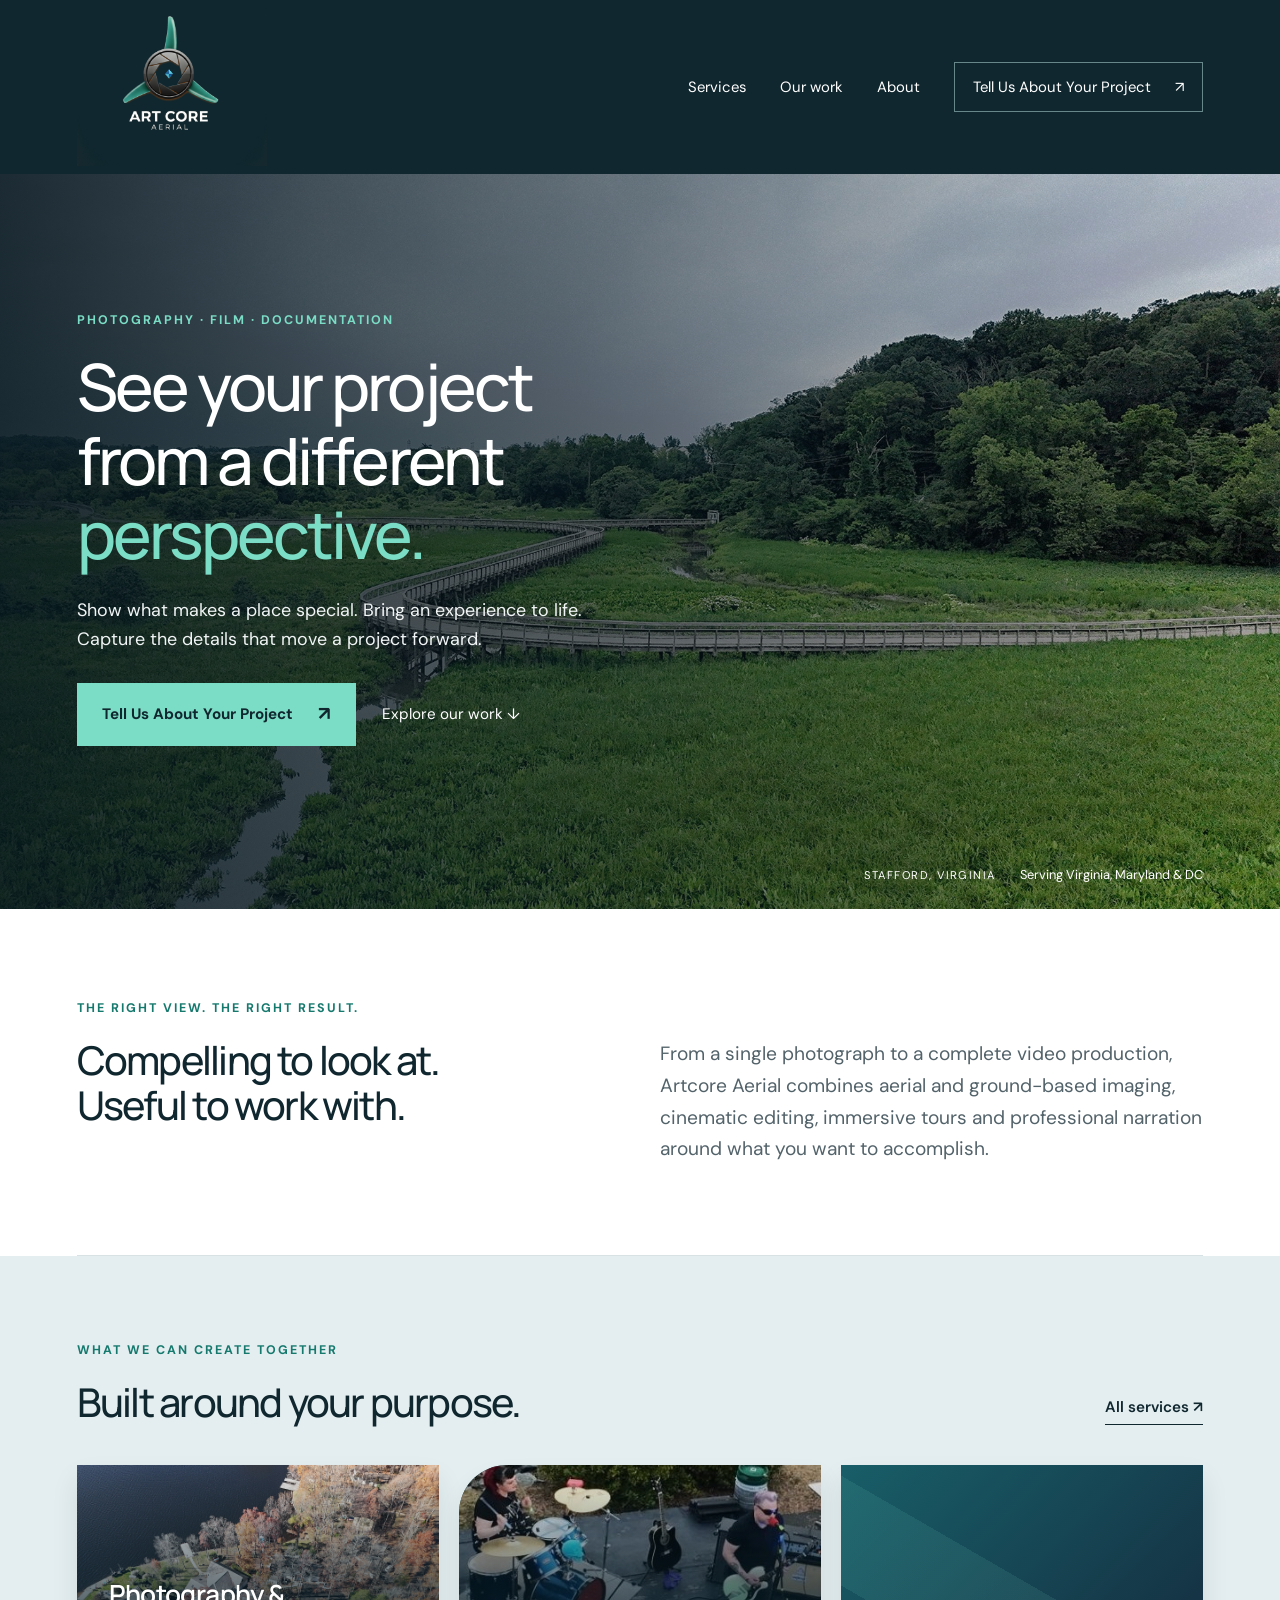
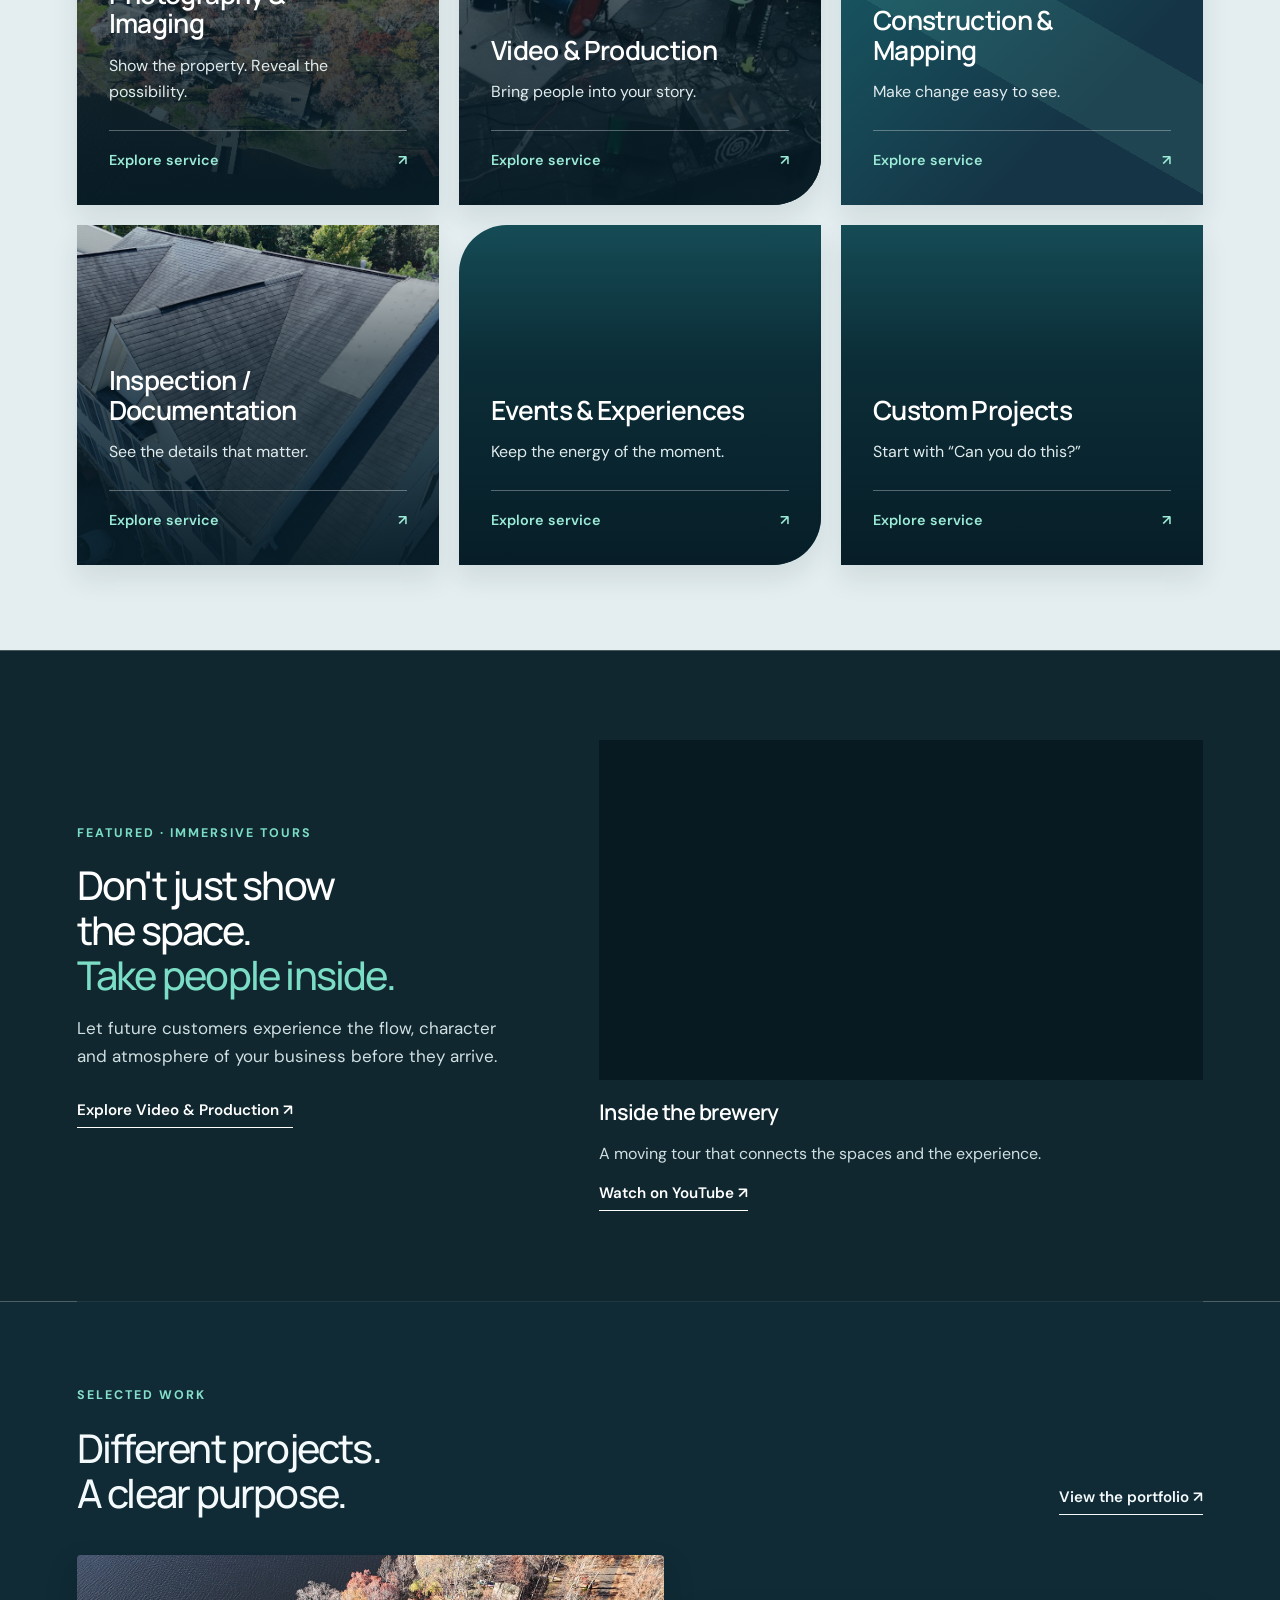
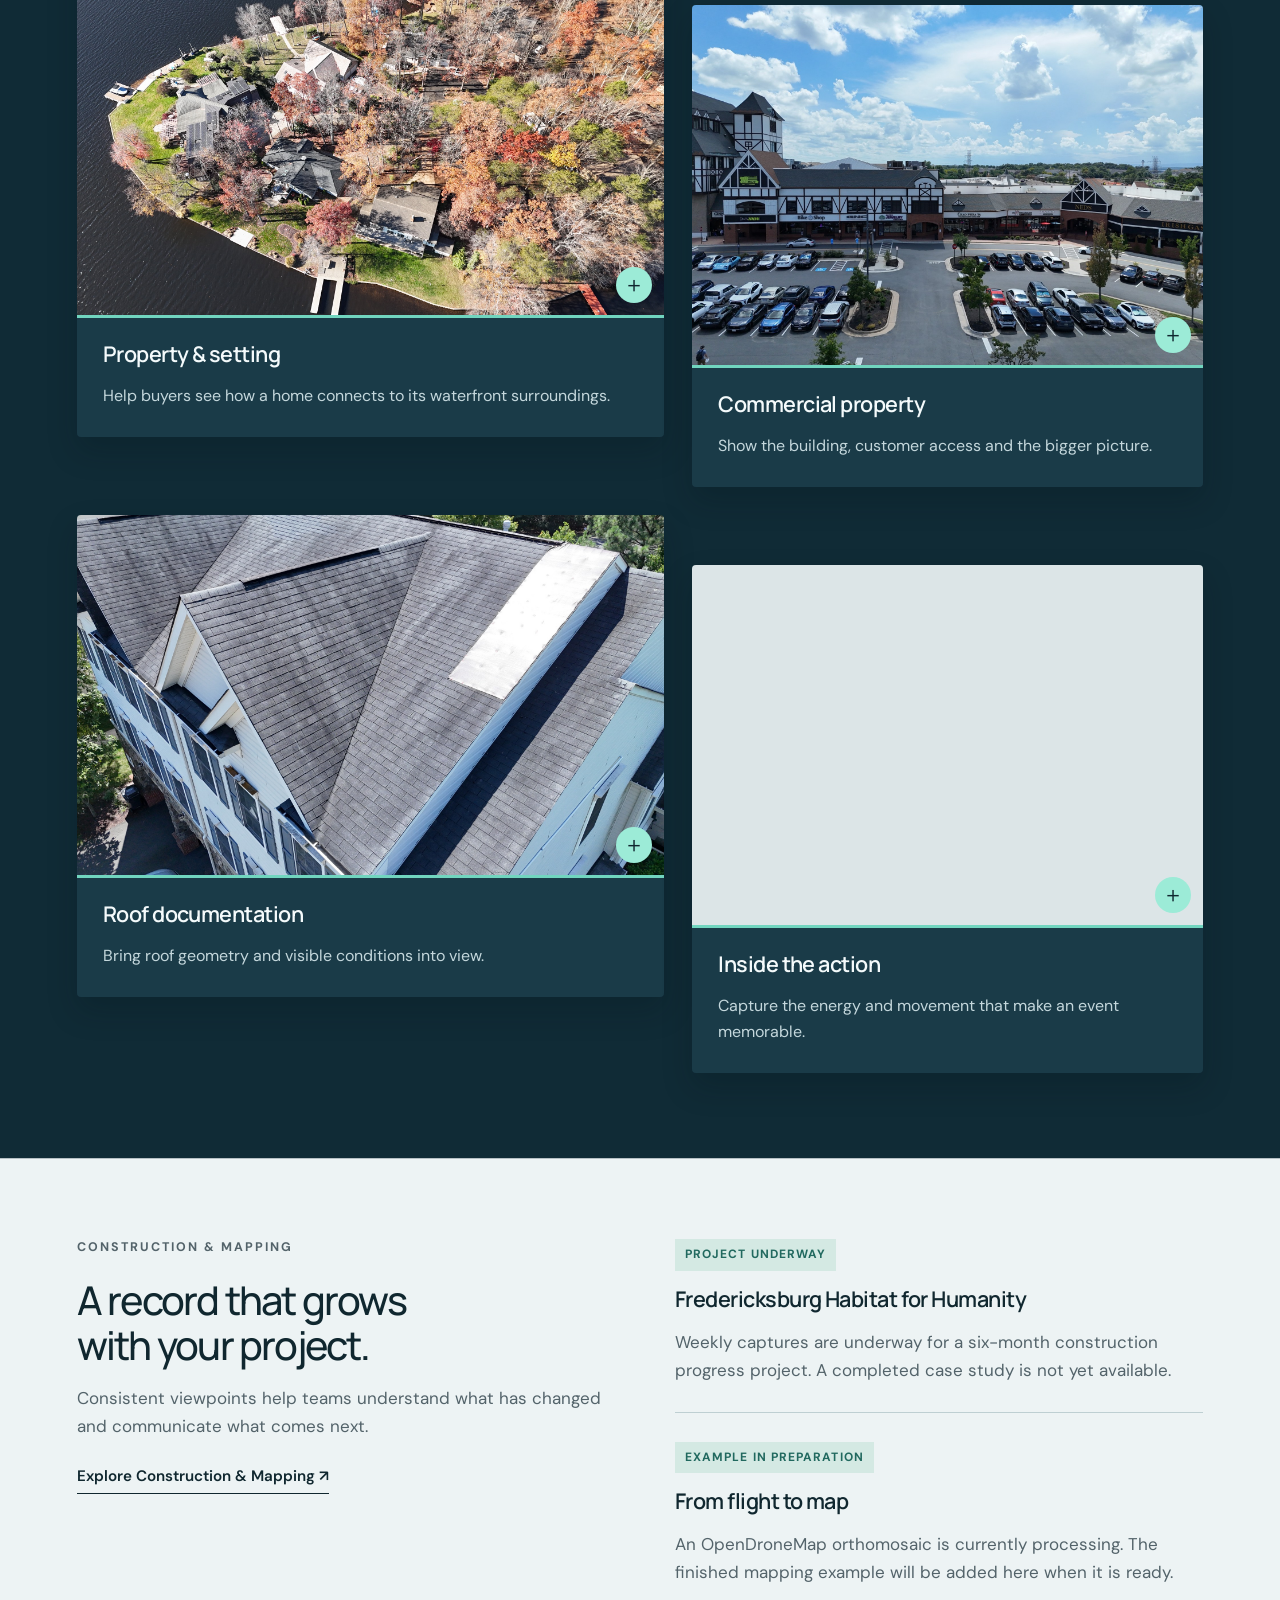
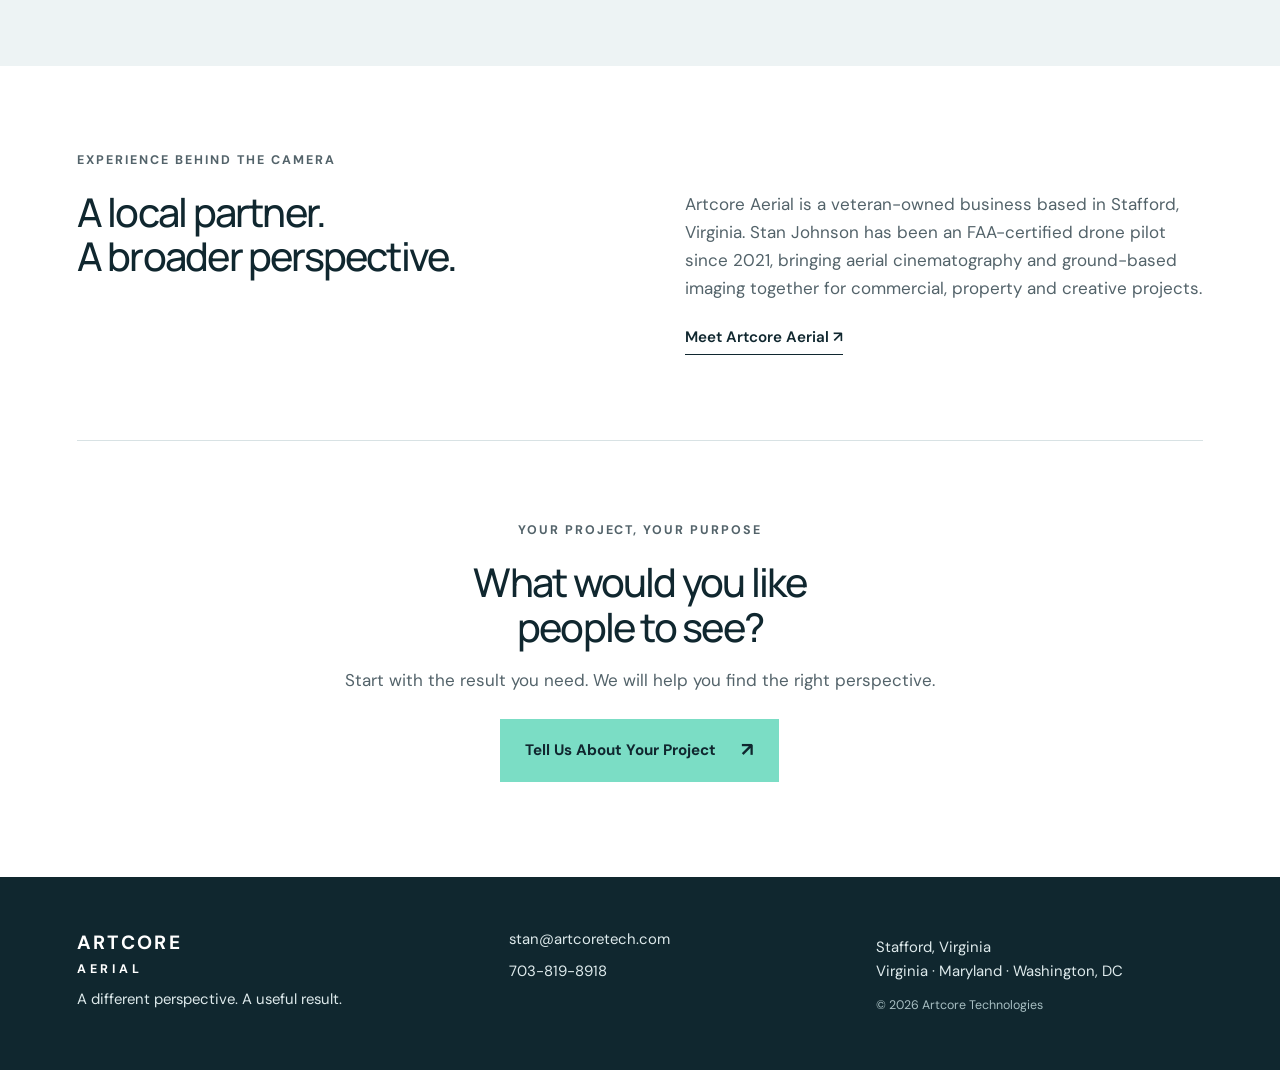
==== commit abd20b68: "Deleted extra files" ====
--- a/index.html
+++ b/index.html
@@ -1 +1,215 @@
-<!doctype html><html lang="en"><head><meta charset="utf-8"><meta name="viewport" content="width=device-width,initial-scale=1"><title>See Your Project From a Different Perspective | Artcore Aerial</title><meta name="description" content="Photography, cinematic video, Immersive Tours and project documentation. Stafford, Virginia, serving Virginia, Maryland and Washington, DC."><meta name="theme-color" content="#10272f"><link rel="icon" href="/assets/logo.png"><link rel="stylesheet" href="/style.css"><script defer src="/site.js"></script></head><body><a class="skip" href="#main">Skip to content</a><header><a class="brand" href="/" aria-label="Artcore Aerial home"><img src="/assets/logo.png" alt="Artcore Aerial" width="300" height="249"></a><nav aria-label="Main navigation"><a  href="/services/">Services</a><a  href="/work/">Our work</a><a  href="/about/">About</a><a class="nav-cta" href="/contact/">Tell Us About Your Project <span aria-hidden="true">↗</span></a></nav></header><main id="main"><section class="hero"><img class="hero-photo" src="/assets/hero.jpg" alt="A boardwalk winding through the wetlands at Neabsco" loading="eager" decoding="async"><div class="hero-shade"></div><div class="hero-content wrap"><p class="eyebrow">PHOTOGRAPHY · FILM · DOCUMENTATION</p><h1>See your project<br>from a different<br><em>perspective.</em></h1><p>Show what makes a place special. Bring an experience to life. Capture the details that move a project forward.</p><a class="button" href="/contact/">Tell Us About Your Project<span aria-hidden="true">↗</span></a><a class="hero-work" href="/work/">Explore our work ↓</a></div><div class="hero-caption">STAFFORD, VIRGINIA <span>Serving Virginia, Maryland &amp; DC</span></div></section><section class="position wrap"><p class="eyebrow">THE RIGHT VIEW. THE RIGHT RESULT.</p><h2>Compelling to look at.<br>Useful to work with.</h2><p>From a single photograph to a complete video production, Artcore Aerial combines aerial and ground-based imaging, cinematic editing, immersive tours and professional narration around what you want to accomplish.</p></section><section class="wrap section" id="services"><div class="section-heading"><div><p class="eyebrow">WHAT WE CAN CREATE TOGETHER</p><h2>Built around your purpose.</h2></div><a class="text-link" href="/services/">All services ↗</a></div><div class="services-grid"><a class="service-card service-photography" href="/services/photography/"><img class="service-image" src="/assets/waterfront-autumn.jpg" alt="" loading="lazy" decoding="async"><div class="service-copy"><h3>Photography & Imaging</h3><p>Show the property. Reveal the possibility.</p><span class="card-link">Explore service <span aria-hidden="true">↗</span></span></div></a><a class="service-card service-video" href="/services/video/"><img class="service-image" src="/assets/live-music.jpg" alt="" loading="lazy" decoding="async"><div class="service-copy"><h3>Video & Production</h3><p>Bring people into your story.</p><span class="card-link">Explore service <span aria-hidden="true">↗</span></span></div></a><a class="service-card service-construction" href="/services/construction/"><div class="service-copy"><h3>Construction & Mapping</h3><p>Make change easy to see.</p><span class="card-link">Explore service <span aria-hidden="true">↗</span></span></div></a><a class="service-card service-inspection" href="/services/inspection/"><img class="service-image" src="/assets/residential-roof-oblique.jpg" alt="" loading="lazy" decoding="async"><div class="service-copy"><h3>Inspection / Documentation</h3><p>See the details that matter.</p><span class="card-link">Explore service <span aria-hidden="true">↗</span></span></div></a><a class="service-card service-events" href="/services/events/"><img class="service-image" src="/assets/golf-action.jpg" alt="" loading="lazy" decoding="async"><div class="service-copy"><h3>Events & Experiences</h3><p>Keep the energy of the moment.</p><span class="card-link">Explore service <span aria-hidden="true">↗</span></span></div></a><a class="service-card service-custom" href="/services/custom/"><img class="service-image" src="/assets/landscape.jpg" alt="" loading="lazy" decoding="async"><div class="service-copy"><h3>Custom Projects</h3><p>Start with “Can you do this?”</p><span class="card-link">Explore service <span aria-hidden="true">↗</span></span></div></a></div></section><section class="immersive"><div class="wrap feature-grid"><div><p class="eyebrow">FEATURED · IMMERSIVE TOURS</p><h2>Don't just show<br>the space.<br><em>Take people inside.</em></h2><p>Let future customers experience the flow, character and atmosphere of your business before they arrive.</p><a class="text-link" href="/services/video/">Explore Video &amp; Production ↗</a></div><article class="film"><div class="film-frame"><iframe src="https://www.youtube-nocookie.com/embed/kuudVMkkC-k" title="Inside the brewery" loading="lazy" referrerpolicy="strict-origin-when-cross-origin" allow="accelerometer; autoplay; clipboard-write; encrypted-media; gyroscope; picture-in-picture; web-share" allowfullscreen></iframe></div><h3>Inside the brewery</h3><p>A moving tour that connects the spaces and the experience.</p><a class="text-link" href="https://www.youtube.com/watch?v=kuudVMkkC-k" target="_blank" rel="noopener">Watch on YouTube ↗</a></article></div></section><section class="wrap section"><div class="section-heading"><div><p class="eyebrow">SELECTED WORK</p><h2>Different projects.<br>A clear purpose.</h2></div><a class="text-link" href="/work/">View the portfolio ↗</a></div><div class="gallery two"><figure><button class="photo" data-image="/assets/waterfront-autumn.jpg" data-caption="Property & setting" aria-label="Enlarge: Property & setting"><img class="" src="/assets/waterfront-autumn.jpg" alt="Property & setting" loading="lazy" decoding="async"><span class="expand" aria-hidden="true">＋</span></button><figcaption><h3>Property & setting</h3><p>Help buyers see how a home connects to its waterfront surroundings.</p></figcaption></figure><figure><button class="photo" data-image="/assets/commercial-wide.jpg" data-caption="Commercial property" aria-label="Enlarge: Commercial property"><img class="" src="/assets/commercial-wide.jpg" alt="Commercial property" loading="lazy" decoding="async"><span class="expand" aria-hidden="true">＋</span></button><figcaption><h3>Commercial property</h3><p>Show the building, customer access and the bigger picture.</p></figcaption></figure><figure><button class="photo" data-image="/assets/residential-roof-oblique.jpg" data-caption="Roof documentation" aria-label="Enlarge: Roof documentation"><img class="" src="/assets/residential-roof-oblique.jpg" alt="Roof documentation" loading="lazy" decoding="async"><span class="expand" aria-hidden="true">＋</span></button><figcaption><h3>Roof documentation</h3><p>Bring roof geometry and visible conditions into view.</p></figcaption></figure><figure><button class="photo" data-image="/assets/golf-action.jpg" data-caption="Inside the action" aria-label="Enlarge: Inside the action"><img class="" src="/assets/golf-action.jpg" alt="Inside the action" loading="lazy" decoding="async"><span class="expand" aria-hidden="true">＋</span></button><figcaption><h3>Inside the action</h3><p>Capture the energy and movement that make an event memorable.</p></figcaption></figure></div></section><section class="progress-band"><div class="wrap progress-grid"><div><p class="eyebrow">CONSTRUCTION &amp; MAPPING</p><h2>A record that grows<br>with your project.</h2><p>Consistent viewpoints help teams understand what has changed and communicate what comes next.</p><a class="text-link" href="/services/construction/">Explore Construction &amp; Mapping ↗</a></div><div class="progress-notes"><article><span class="status">PROJECT UNDERWAY</span><h3>Fredericksburg Habitat for Humanity</h3><p>Weekly captures are underway for a six-month construction progress project. A completed case study is not yet available.</p></article><article><span class="status">EXAMPLE IN PREPARATION</span><h3>From flight to map</h3><p>An OpenDroneMap orthomosaic is currently processing. The finished mapping example will be added here when it is ready.</p></article></div></div></section><section class="about-strip wrap"><p class="eyebrow">EXPERIENCE BEHIND THE CAMERA</p><h2>A local partner.<br>A broader perspective.</h2><div><p>Artcore Aerial is a veteran-owned business based in Stafford, Virginia. Stan Johnson has been an FAA-certified drone pilot since 2021, bringing aerial cinematography and ground-based imaging together for commercial, property and creative projects.</p><a class="text-link" href="/about/">Meet Artcore Aerial ↗</a></div></section><section class="project-end wrap"><p class="eyebrow">YOUR PROJECT, YOUR PURPOSE</p><h2>What would you like<br>people to see?</h2><p>Start with the result you need. We will help you find the right perspective.</p><a class="button" href="/contact/">Tell Us About Your Project<span aria-hidden="true">↗</span></a></section></main><footer><div><strong>ARTCORE <span>AERIAL</span></strong><p>A different perspective. A useful result.</p></div><div><a href="mailto:stan@artcoretech.com">stan@artcoretech.com</a><a href="tel:+17038198918">703-819-8918</a></div><div><p>Stafford, Virginia<br>Virginia · Maryland · Washington, DC</p><small>© 2026 Artcore Technologies</small></div></footer><dialog id="lightbox" aria-labelledby="image-caption"><button class="close" aria-label="Close image">Close ×</button><img id="large-image" alt="Expanded portfolio photograph"><p id="image-caption"></p></dialog></body></html>+<!doctype html>
+<html lang="en">
+
+<head>
+    <meta charset="utf-8">
+    <meta name="viewport" content="width=device-width,initial-scale=1">
+    <title>See Your Project From a Different Perspective | Artcore Aerial</title>
+    <meta name="description"
+        content="Photography, cinematic video, Immersive Tours and project documentation. Stafford, Virginia, serving Virginia, Maryland and Washington, DC.">
+    <meta name="theme-color" content="#10272f">
+    <link rel="icon" href="/assets/logo.png">
+    <link rel="stylesheet" href="/style.css">
+    <script defer src="/site.js"></script>
+</head>
+
+<body><a class="skip" href="#main">Skip to content</a>
+    <header><a class="brand" href="/" aria-label="Artcore Aerial home"><img src="/assets/logo.png" alt="Artcore Aerial"
+                width="300" height="249"></a>
+        <nav aria-label="Main navigation"><a href="/services/">Services</a><a href="/work/">Our work</a><a
+                href="/about/">About</a><a class="nav-cta" href="/contact/">Tell Us About Your Project <span
+                    aria-hidden="true">↗</span></a></nav>
+    </header>
+    <main id="main">
+        <section class="hero"><img class="hero-photo" src="/assets/hero.jpg"
+                alt="A boardwalk winding through the wetlands at Neabsco" loading="eager" decoding="async">
+            <div class="hero-shade"></div>
+            <div class="hero-content wrap">
+                <p class="eyebrow">PHOTOGRAPHY · FILM · DOCUMENTATION</p>
+                <h1>See your project<br>from a different<br><em>perspective.</em></h1>
+                <p>Show what makes a place special. Bring an experience to life. Capture the details that move a project
+                    forward.</p><a class="button" href="/contact/">Tell Us About Your Project<span
+                        aria-hidden="true">↗</span></a><a class="hero-work" href="/work/">Explore our work ↓</a>
+            </div>
+            <div class="hero-caption">STAFFORD, VIRGINIA <span>Serving Virginia, Maryland &amp; DC</span></div>
+        </section>
+        <section class="position wrap">
+            <p class="eyebrow">THE RIGHT VIEW. THE RIGHT RESULT.</p>
+            <h2>Compelling to look at.<br>Useful to work with.</h2>
+            <p>From a single photograph to a complete video production, Artcore Aerial combines aerial and ground-based
+                imaging, cinematic editing, immersive tours and professional narration around what you want to
+                accomplish.</p>
+        </section>
+        <section class="wrap section" id="services">
+            <div class="section-heading">
+                <div>
+                    <p class="eyebrow">WHAT WE CAN CREATE TOGETHER</p>
+                    <h2>Built around your purpose.</h2>
+                </div><a class="text-link" href="/services/">All services ↗</a>
+            </div>
+            <div class="services-grid"><a class="service-card service-photography" href="/services/photography/"><img
+                        class="service-image" src="/assets/waterfront-autumn.jpg" alt="" loading="lazy"
+                        decoding="async">
+                    <div class="service-copy">
+                        <h3>Photography & Imaging</h3>
+                        <p>Show the property. Reveal the possibility.</p><span class="card-link">Explore service <span
+                                aria-hidden="true">↗</span></span>
+                    </div>
+                </a><a class="service-card service-video" href="/services/video/"><img class="service-image"
+                        src="/assets/live-music.jpg" alt="" loading="lazy" decoding="async">
+                    <div class="service-copy">
+                        <h3>Video & Production</h3>
+                        <p>Bring people into your story.</p><span class="card-link">Explore service <span
+                                aria-hidden="true">↗</span></span>
+                    </div>
+                </a><a class="service-card service-construction" href="/services/construction/">
+                    <div class="service-copy">
+                        <h3>Construction & Mapping</h3>
+                        <p>Make change easy to see.</p><span class="card-link">Explore service <span
+                                aria-hidden="true">↗</span></span>
+                    </div>
+                </a><a class="service-card service-inspection" href="/services/inspection/"><img class="service-image"
+                        src="/assets/residential-roof-oblique.jpg" alt="" loading="lazy" decoding="async">
+                    <div class="service-copy">
+                        <h3>Inspection / Documentation</h3>
+                        <p>See the details that matter.</p><span class="card-link">Explore service <span
+                                aria-hidden="true">↗</span></span>
+                    </div>
+                </a><a class="service-card service-events" href="/services/events/"><img class="service-image"
+                        src="/assets/golf-action.jpg" alt="" loading="lazy" decoding="async">
+                    <div class="service-copy">
+                        <h3>Events & Experiences</h3>
+                        <p>Keep the energy of the moment.</p><span class="card-link">Explore service <span
+                                aria-hidden="true">↗</span></span>
+                    </div>
+                </a><a class="service-card service-custom" href="/services/custom/"><img class="service-image"
+                        src="/assets/landscape.jpg" alt="" loading="lazy" decoding="async">
+                    <div class="service-copy">
+                        <h3>Custom Projects</h3>
+                        <p>Start with “Can you do this?”</p><span class="card-link">Explore service <span
+                                aria-hidden="true">↗</span></span>
+                    </div>
+                </a></div>
+        </section>
+        <section class="immersive">
+            <div class="wrap feature-grid">
+                <div>
+                    <p class="eyebrow">FEATURED · IMMERSIVE TOURS</p>
+                    <h2>Don't just show<br>the space.<br><em>Take people inside.</em></h2>
+                    <p>Let future customers experience the flow, character and atmosphere of your business before they
+                        arrive.</p><a class="text-link" href="/services/video/">Explore Video &amp; Production ↗</a>
+                </div>
+                <article class="film">
+                    <div class="film-frame"><iframe src="https://www.youtube-nocookie.com/embed/kuudVMkkC-k"
+                            title="Inside the brewery" loading="lazy" referrerpolicy="strict-origin-when-cross-origin"
+                            allow="accelerometer; autoplay; clipboard-write; encrypted-media; gyroscope; picture-in-picture; web-share"
+                            allowfullscreen></iframe></div>
+                    <h3>Inside the brewery</h3>
+                    <p>A moving tour that connects the spaces and the experience.</p><a class="text-link"
+                        href="https://www.youtube.com/watch?v=kuudVMkkC-k" target="_blank" rel="noopener">Watch on
+                        YouTube ↗</a>
+                </article>
+            </div>
+        </section>
+        <section class="wrap section">
+            <div class="section-heading">
+                <div>
+                    <p class="eyebrow">SELECTED WORK</p>
+                    <h2>Different projects.<br>A clear purpose.</h2>
+                </div><a class="text-link" href="/work/">View the portfolio ↗</a>
+            </div>
+            <div class="gallery two">
+                <figure><button class="photo" data-image="/assets/waterfront-autumn.jpg"
+                        data-caption="Property & setting" aria-label="Enlarge: Property & setting"><img class=""
+                            src="/assets/waterfront-autumn.jpg" alt="Property & setting" loading="lazy"
+                            decoding="async"><span class="expand" aria-hidden="true">＋</span></button>
+                    <figcaption>
+                        <h3>Property & setting</h3>
+                        <p>Help buyers see how a home connects to its waterfront surroundings.</p>
+                    </figcaption>
+                </figure>
+                <figure><button class="photo" data-image="/assets/commercial-wide.jpg"
+                        data-caption="Commercial property" aria-label="Enlarge: Commercial property"><img class=""
+                            src="/assets/commercial-wide.jpg" alt="Commercial property" loading="lazy"
+                            decoding="async"><span class="expand" aria-hidden="true">＋</span></button>
+                    <figcaption>
+                        <h3>Commercial property</h3>
+                        <p>Show the building, customer access and the bigger picture.</p>
+                    </figcaption>
+                </figure>
+                <figure><button class="photo" data-image="/assets/residential-roof-oblique.jpg"
+                        data-caption="Roof documentation" aria-label="Enlarge: Roof documentation"><img class=""
+                            src="/assets/residential-roof-oblique.jpg" alt="Roof documentation" loading="lazy"
+                            decoding="async"><span class="expand" aria-hidden="true">＋</span></button>
+                    <figcaption>
+                        <h3>Roof documentation</h3>
+                        <p>Bring roof geometry and visible conditions into view.</p>
+                    </figcaption>
+                </figure>
+                <figure><button class="photo" data-image="/assets/golf-action.jpg" data-caption="Inside the action"
+                        aria-label="Enlarge: Inside the action"><img class="" src="/assets/golf-action.jpg"
+                            alt="Inside the action" loading="lazy" decoding="async"><span class="expand"
+                            aria-hidden="true">＋</span></button>
+                    <figcaption>
+                        <h3>Inside the action</h3>
+                        <p>Capture the energy and movement that make an event memorable.</p>
+                    </figcaption>
+                </figure>
+            </div>
+        </section>
+        <section class="progress-band">
+            <div class="wrap progress-grid">
+                <div>
+                    <p class="eyebrow">CONSTRUCTION &amp; MAPPING</p>
+                    <h2>A record that grows<br>with your project.</h2>
+                    <p>Consistent viewpoints help teams understand what has changed and communicate what comes next.</p>
+                    <a class="text-link" href="/services/construction/">Explore Construction &amp; Mapping ↗</a>
+                </div>
+                <div class="progress-notes">
+                    <article><span class="status">PROJECT UNDERWAY</span>
+                        <h3>Fredericksburg Habitat for Humanity</h3>
+                        <p>Weekly captures are underway for a six-month construction progress project. A completed case
+                            study is not yet available.</p>
+                    </article>
+                    <article><span class="status">EXAMPLE IN PREPARATION</span>
+                        <h3>From flight to map</h3>
+                        <p>An OpenDroneMap orthomosaic is currently processing. The finished mapping example will be
+                            added here when it is ready.</p>
+                    </article>
+                </div>
+            </div>
+        </section>
+        <section class="about-strip wrap">
+            <p class="eyebrow">EXPERIENCE BEHIND THE CAMERA</p>
+            <h2>A local partner.<br>A broader perspective.</h2>
+            <div>
+                <p>Artcore Aerial is a veteran-owned business based in Stafford, Virginia. Stan Johnson has been an
+                    FAA-certified drone pilot since 2021, bringing aerial cinematography and ground-based imaging
+                    together for commercial, property and creative projects.</p><a class="text-link" href="/about/">Meet
+                    Artcore Aerial ↗</a>
+            </div>
+        </section>
+        <section class="project-end wrap">
+            <p class="eyebrow">YOUR PROJECT, YOUR PURPOSE</p>
+            <h2>What would you like<br>people to see?</h2>
+            <p>Start with the result you need. We will help you find the right perspective.</p><a class="button"
+                href="/contact/">Tell Us About Your Project<span aria-hidden="true">↗</span></a>
+        </section>
+    </main>
+    <footer>
+        <div><strong>ARTCORE <span>AERIAL</span></strong>
+            <p>A different perspective. A useful result.</p>
+        </div>
+        <div><a href="mailto:stan@artcoretech.com">stan@artcoretech.com</a><a href="tel:+17038198918">703-819-8918</a>
+        </div>
+        <div>
+            <p>Stafford, Virginia<br>Virginia · Maryland · Washington, DC</p><small>© 2026 Artcore Technologies</small>
+        </div>
+    </footer>
+    <dialog id="lightbox" aria-labelledby="image-caption"><button class="close" aria-label="Close image">Close
+            ×</button><img id="large-image" alt="Expanded portfolio photograph">
+        <p id="image-caption"></p>
+    </dialog>
+</body>
+
+</html>
